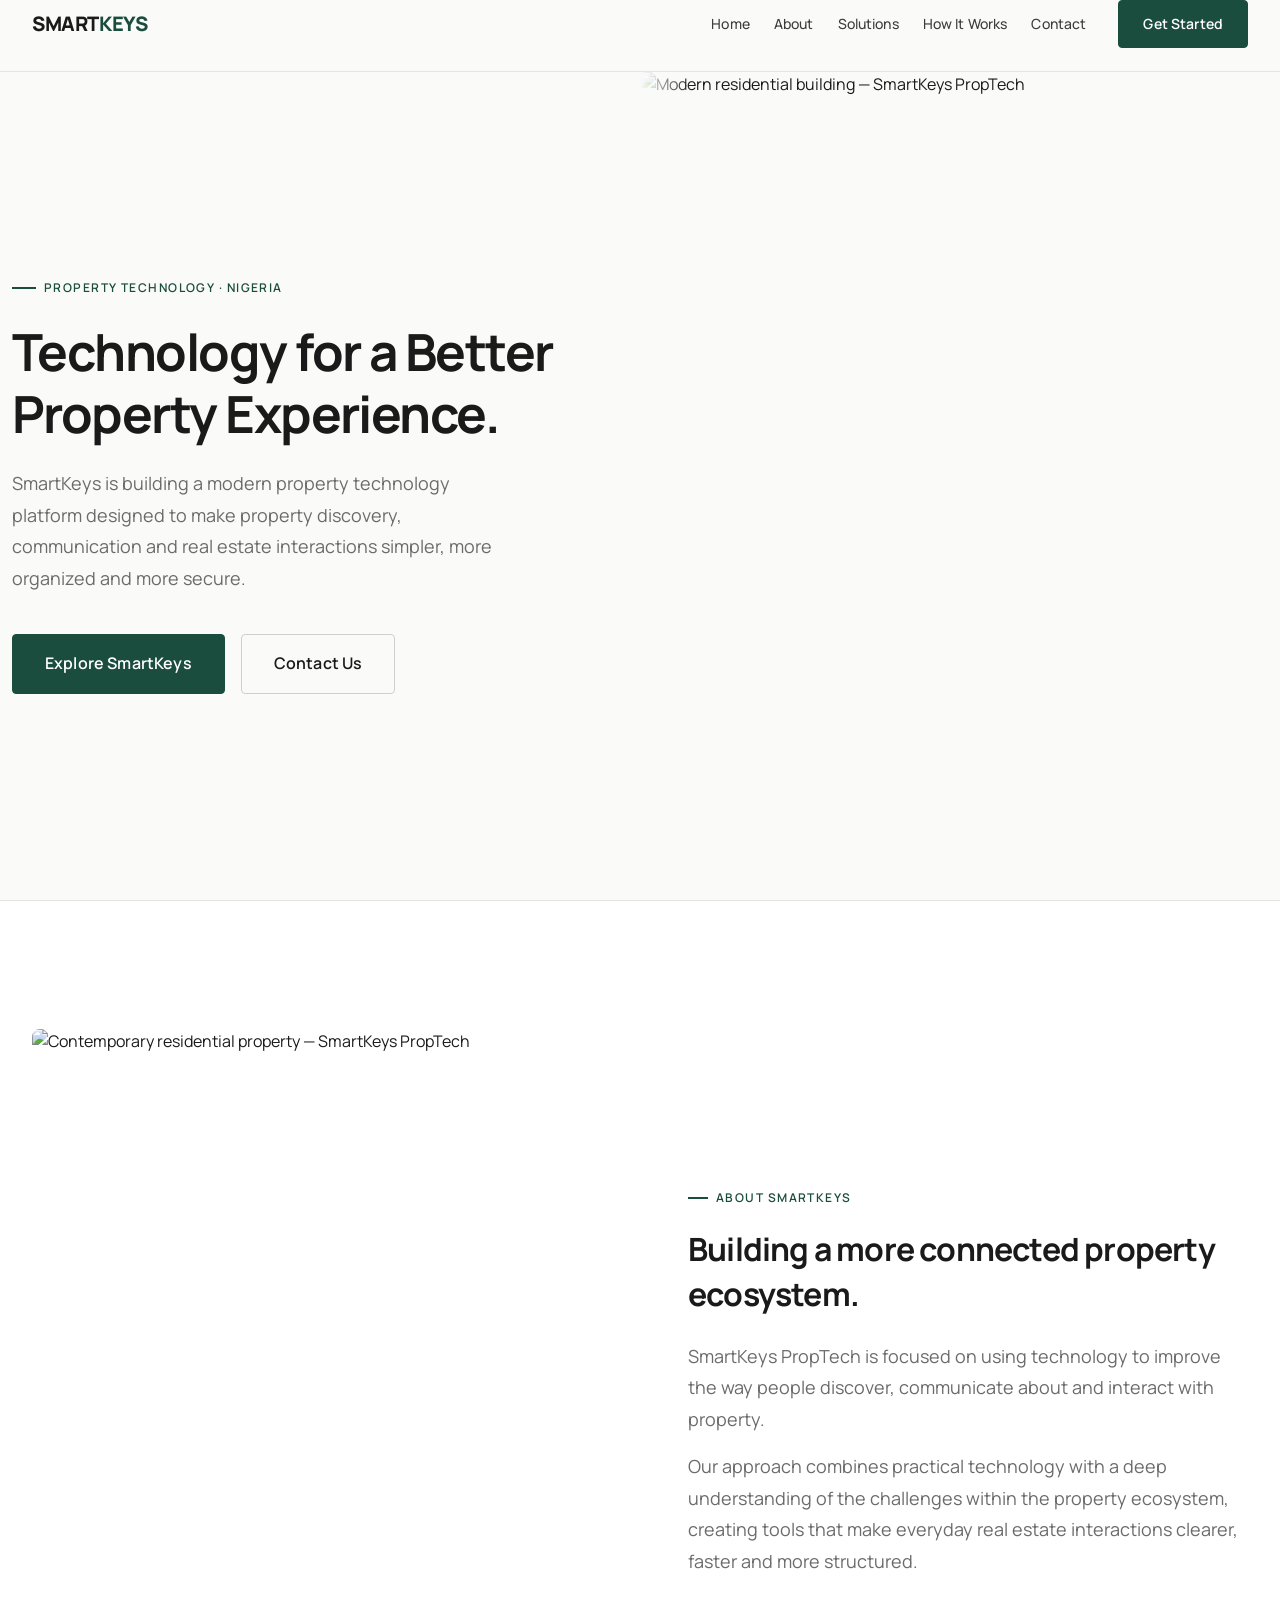
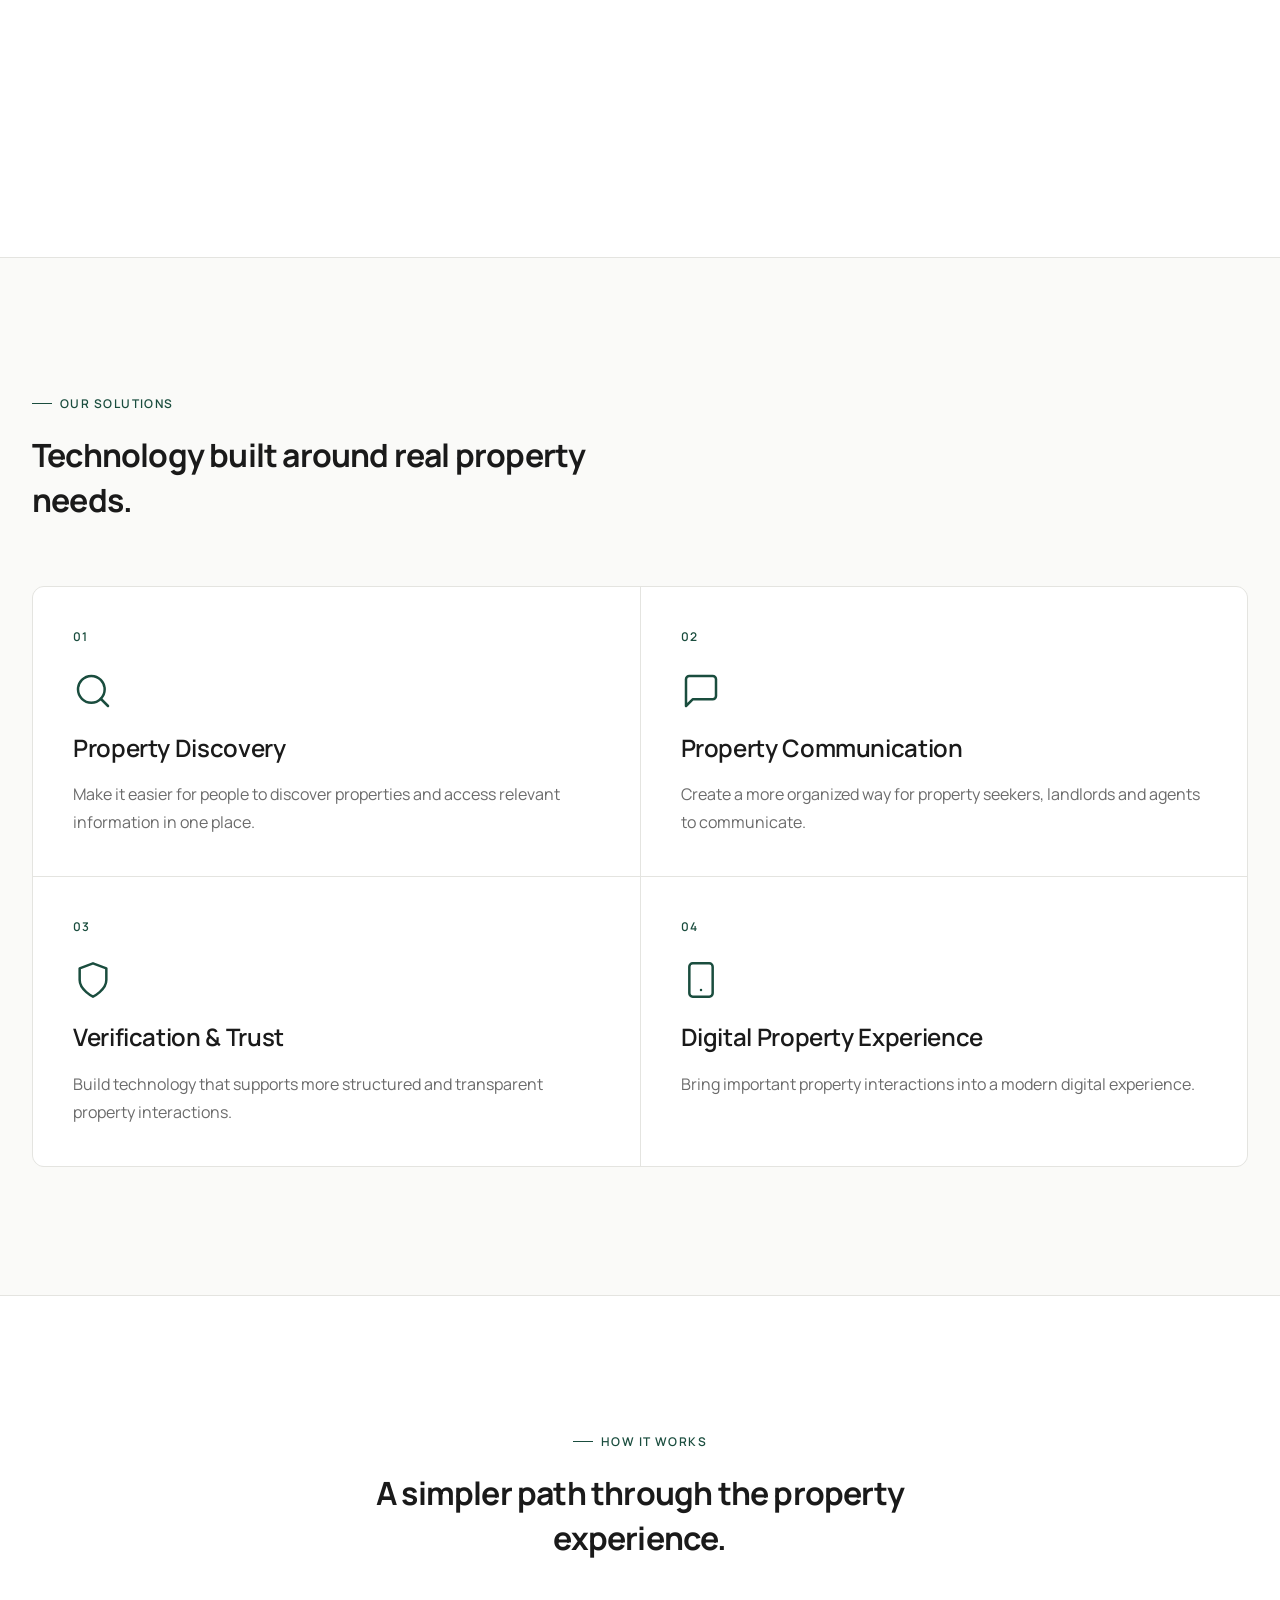
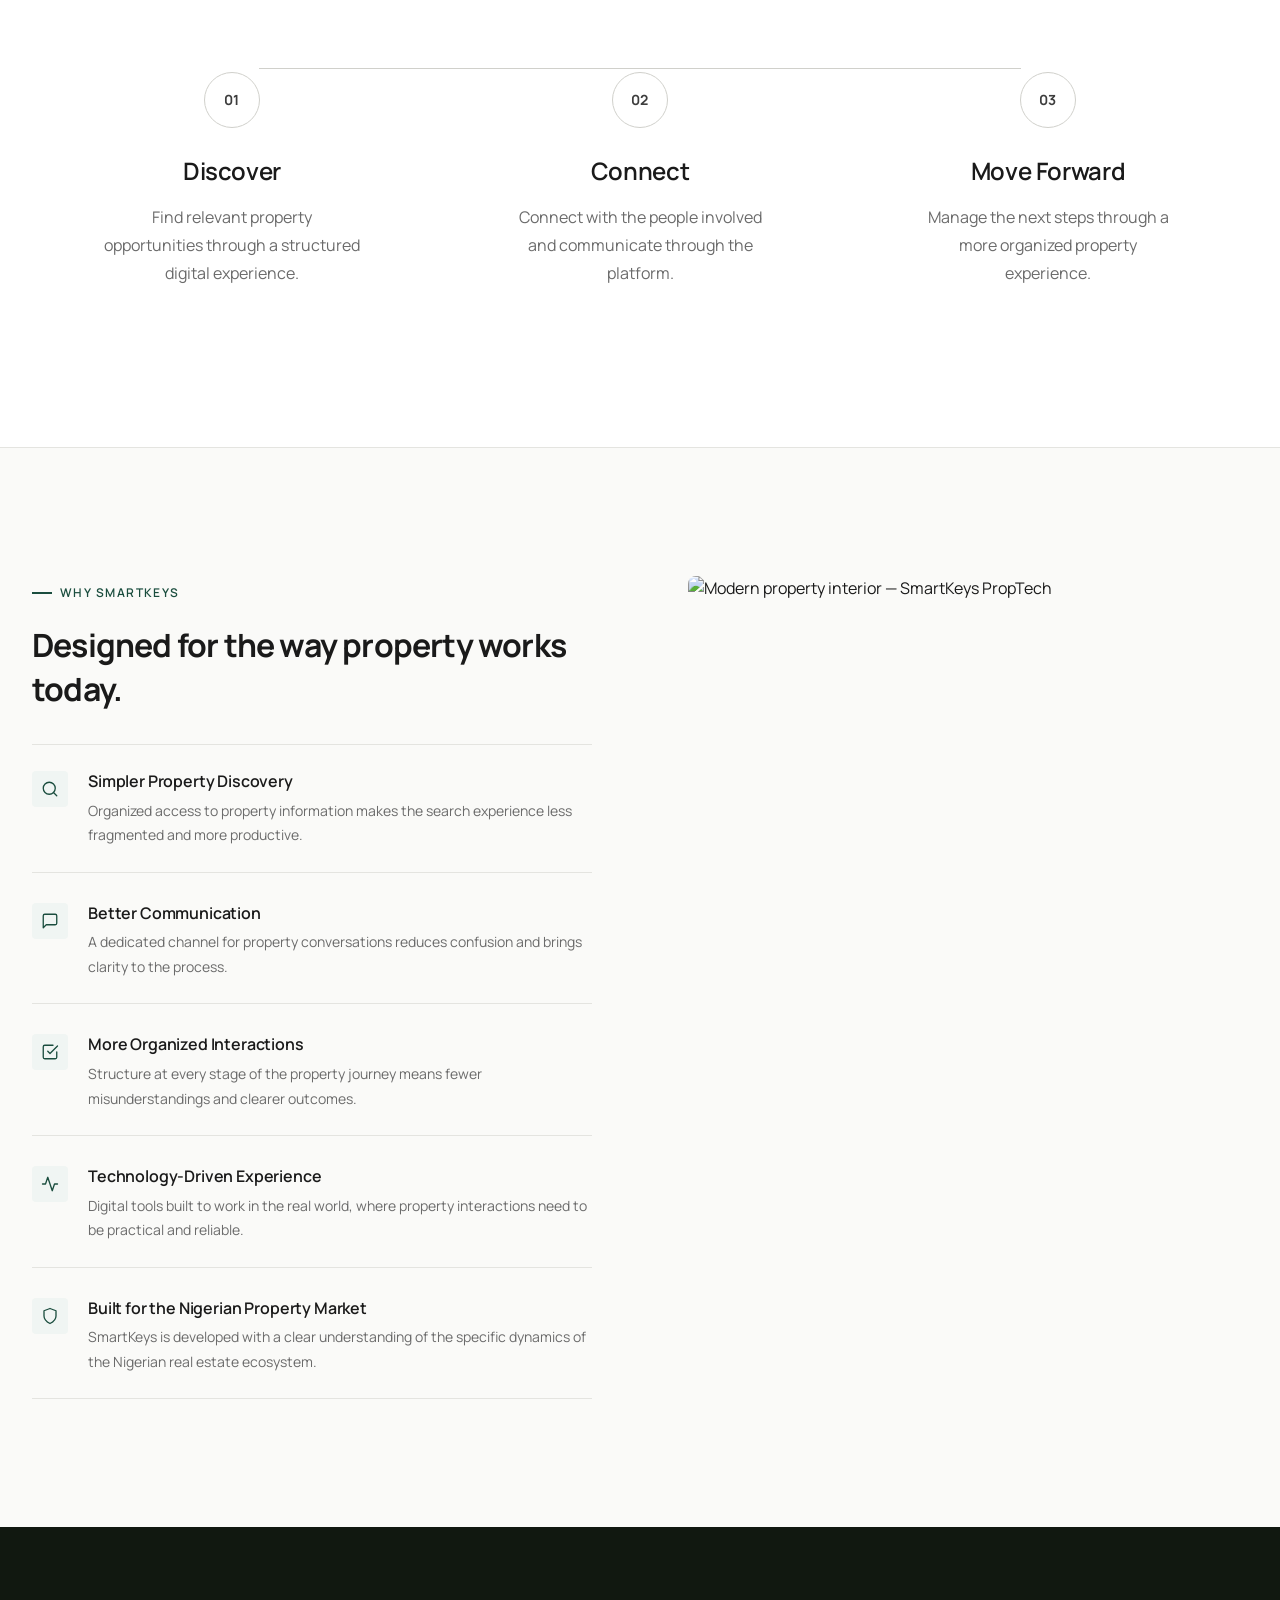
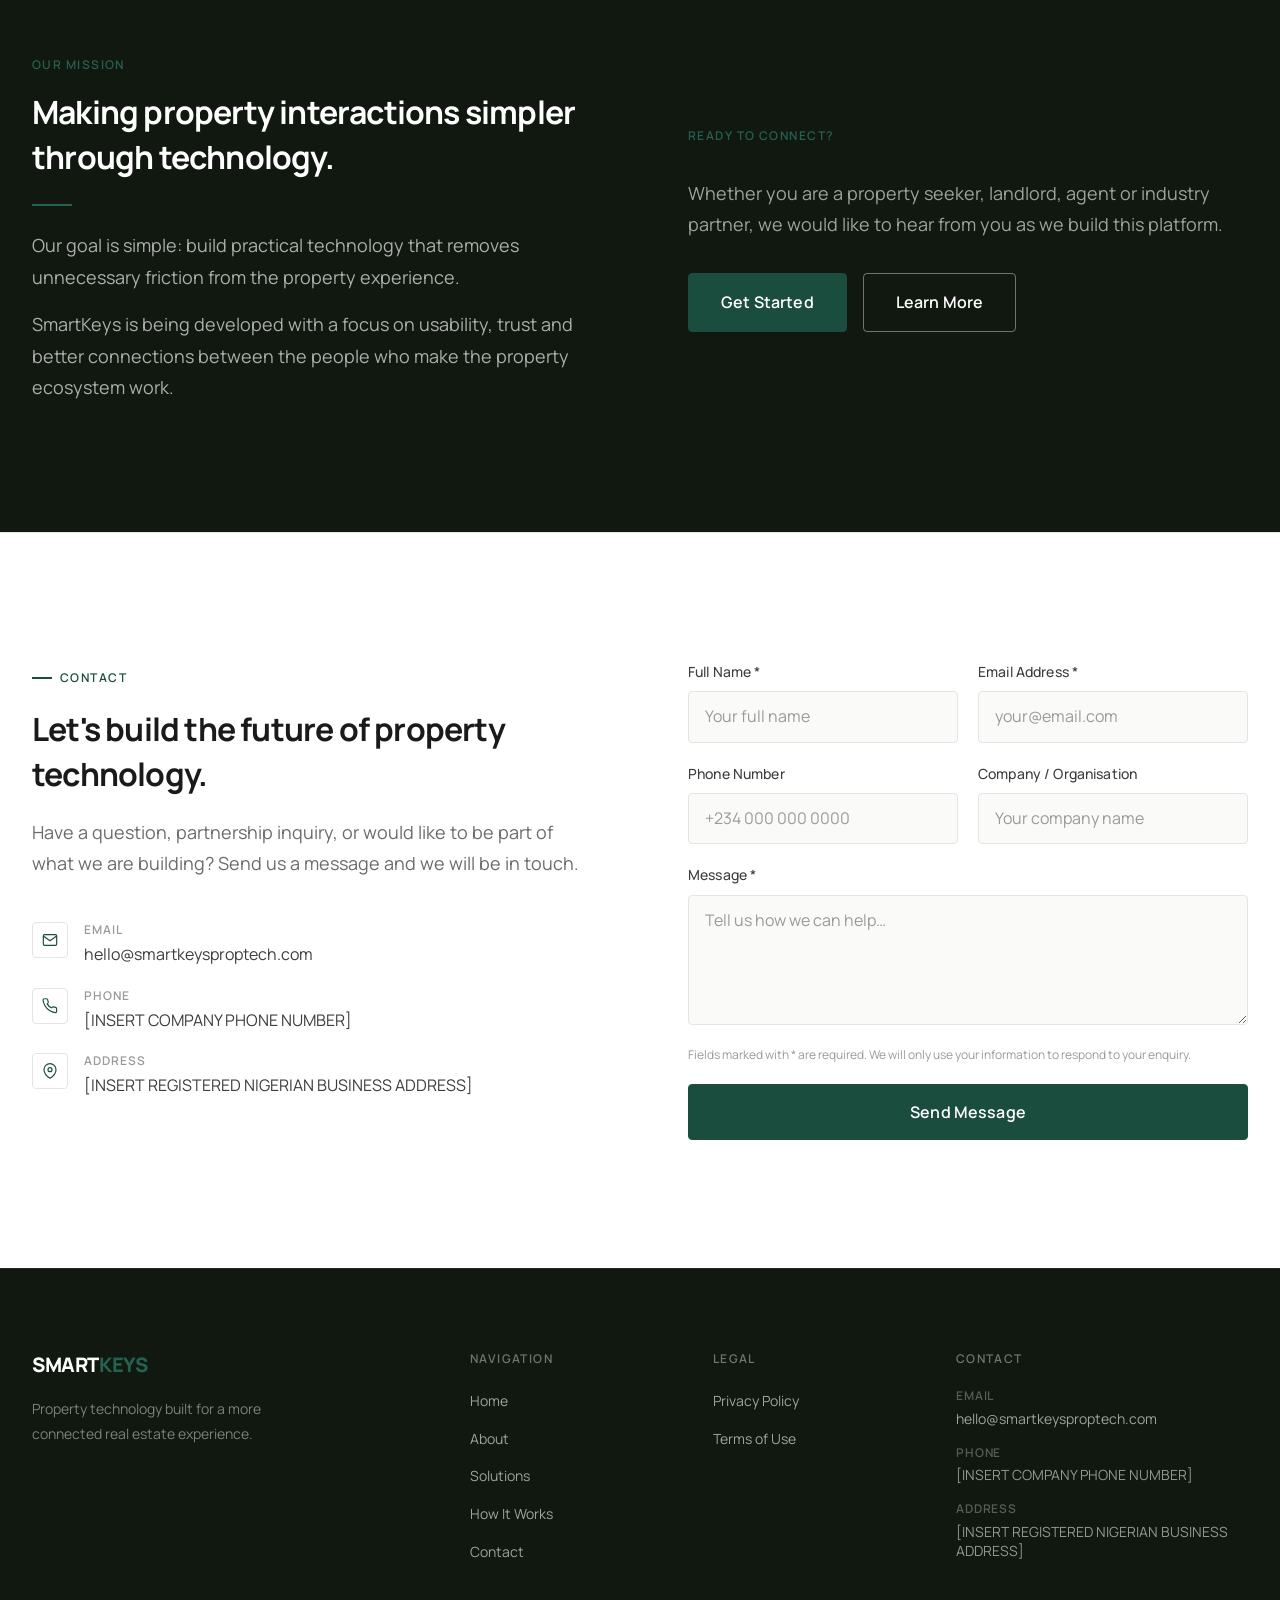
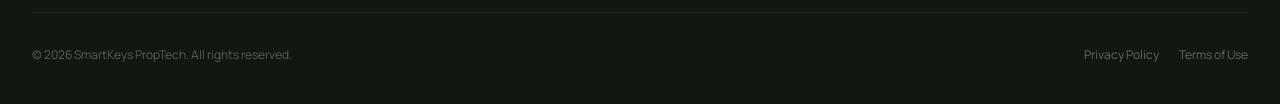
==== index.html @ 8b77cfd6 "Initial commit: SmartKeys PropTech website" ====
<!DOCTYPE html>
<html lang="en-NG">
<head>
  <meta charset="UTF-8" />
  <meta name="viewport" content="width=device-width, initial-scale=1.0" />
  <meta http-equiv="X-UA-Compatible" content="IE=edge" />

  <!-- SEO -->
  <title>SmartKeys PropTech | Property Technology in Nigeria</title>
  <meta name="description" content="SmartKeys PropTech is building technology designed to make property discovery, communication and real estate interactions simpler, more organized and more secure in Nigeria." />
  <meta name="keywords" content="PropTech Nigeria, property technology Nigeria, real estate technology, property discovery Nigeria, SmartKeys" />
  <meta name="author" content="SmartKeys PropTech" />
  <meta name="robots" content="index, follow" />
  <link rel="canonical" href="https://www.smartkeysproptech.com/" />

  <!-- Open Graph -->
  <meta property="og:type" content="website" />
  <meta property="og:title" content="SmartKeys PropTech | Property Technology in Nigeria" />
  <meta property="og:description" content="SmartKeys PropTech is building technology designed to make property discovery, communication and real estate interactions simpler, more organized and more secure in Nigeria." />
  <meta property="og:url" content="https://www.smartkeysproptech.com/" />
  <meta property="og:site_name" content="SmartKeys PropTech" />
  <meta property="og:image" content="https://www.smartkeysproptech.com/og-image.jpg" />
  <meta property="og:locale" content="en_NG" />

  <!-- Twitter Card -->
  <meta name="twitter:card" content="summary_large_image" />
  <meta name="twitter:title" content="SmartKeys PropTech | Property Technology in Nigeria" />
  <meta name="twitter:description" content="SmartKeys PropTech is building technology designed to make property discovery, communication and real estate interactions simpler, more organized and more secure in Nigeria." />

  <!-- Favicon (inline SVG data URI) -->
  <link rel="icon" type="image/svg+xml" href="data:image/svg+xml,%3Csvg xmlns='http://www.w3.org/2000/svg' viewBox='0 0 32 32'%3E%3Crect width='32' height='32' rx='6' fill='%231a4d3e'/%3E%3Cpath d='M16 7L7 13v12h6v-7h6v7h6V13L16 7z' fill='%23ffffff' opacity='0.9'/%3E%3Ccircle cx='19' cy='17' r='2' fill='%231a4d3e'/%3E%3C/svg%3E" />

  <!-- Preconnect for performance -->
  <link rel="preconnect" href="https://fonts.googleapis.com" />
  <link rel="preconnect" href="https://fonts.gstatic.com" crossorigin />

  <!-- Stylesheet -->
  <link rel="stylesheet" href="styles.css" />

  <!-- Structured Data -->
  <script type="application/ld+json">
  {
    "@context": "https://schema.org",
    "@type": "Organization",
    "name": "SmartKeys PropTech",
    "description": "SmartKeys PropTech is building technology designed to make property discovery, communication and real estate interactions simpler, more organized and more secure in Nigeria.",
    "url": "https://www.smartkeysproptech.com",
    "address": {
      "@type": "PostalAddress",
      "addressCountry": "NG"
    },
    "areaServed": "Nigeria"
  }
  </script>
</head>

<body>

  <!-- ════════════════════════════════════════════════════
       NAVIGATION
  ════════════════════════════════════════════════════ -->
  <header>
    <nav class="nav" role="navigation" aria-label="Main navigation">
      <div class="container">
        <div class="nav__inner">

          <!-- Logo -->
          <a href="index.html" class="nav__logo" aria-label="SmartKeys PropTech — Home">
            SMART<span>KEYS</span>
          </a>

          <!-- Desktop menu -->
          <div class="nav__menu">
            <ul class="nav__links" role="list">
              <li><a href="#home" class="nav__link" data-section="home">Home</a></li>
              <li><a href="#about" class="nav__link" data-section="about">About</a></li>
              <li><a href="#solutions" class="nav__link" data-section="solutions">Solutions</a></li>
              <li><a href="#how-it-works" class="nav__link" data-section="how-it-works">How It Works</a></li>
              <li><a href="#contact" class="nav__link" data-section="contact">Contact</a></li>
            </ul>
            <a href="#contact" class="btn btn--primary">Get Started</a>
          </div>

          <!-- Hamburger -->
          <button class="nav__hamburger" aria-label="Toggle mobile menu" aria-expanded="false">
            <span></span>
            <span></span>
            <span></span>
          </button>

        </div>
      </div>
    </nav>

    <!-- Mobile nav -->
    <div class="nav__mobile" aria-label="Mobile navigation">
      <a href="#home" class="nav__link">Home</a>
      <a href="#about" class="nav__link">About</a>
      <a href="#solutions" class="nav__link">Solutions</a>
      <a href="#how-it-works" class="nav__link">How It Works</a>
      <a href="#contact" class="nav__link">Contact</a>
      <a href="#contact" class="btn btn--primary">Get Started</a>
    </div>
  </header>

  <main>

    <!-- ════════════════════════════════════════════════════
         HERO
    ════════════════════════════════════════════════════ -->
    <section id="home" class="hero" aria-label="Hero">

      <div class="hero__content">
        <span class="hero__eyebrow reveal">Property Technology · Nigeria</span>

        <h1 class="hero__heading reveal reveal-delay-1">
          Technology for a Better Property Experience.
        </h1>

        <p class="hero__body reveal reveal-delay-2">
          SmartKeys is building a modern property technology platform designed to make property discovery, communication and real estate interactions simpler, more organized and more secure.
        </p>

        <div class="hero__actions reveal reveal-delay-3">
          <a href="#solutions" class="btn btn--primary btn--lg">Explore SmartKeys</a>
          <a href="#contact" class="btn btn--outline btn--lg">Contact Us</a>
        </div>
      </div>

      <div class="hero__image" aria-hidden="true">
        <!--
          Replace this src with a high-quality Nigerian/African urban or architectural image.
          Recommended: A modern Lagos apartment exterior, Ikoyi/Victoria Island skyline,
          or a well-composed interior shot of a contemporary Nigerian residence.
          Image dimensions: 1200 × 900px minimum, landscape orientation.
        -->
        <img
          src="https://images.unsplash.com/photo-1560518883-ce09059eeffa?w=1200&q=85&auto=format&fit=crop"
          alt="Modern residential building — SmartKeys PropTech"
          width="900"
          height="100%"
          loading="eager"
          fetchpriority="high"
        />
      </div>

    </section>

    <!-- ════════════════════════════════════════════════════
         ABOUT
    ════════════════════════════════════════════════════ -->
    <section id="about" class="about section" aria-labelledby="about-heading">
      <div class="container">
        <div class="about__grid">

          <div class="about__image reveal">
            <!--
              Replace with a Nigerian urban/property context image.
              Suggestion: A professionally photographed modern apartment building
              in Lagos, Abuja or Port Harcourt.
            -->
            <img
              src="https://images.unsplash.com/photo-1486325212027-8081e485255e?w=900&q=85&auto=format&fit=crop"
              alt="Contemporary residential property — SmartKeys PropTech"
              width="600"
              height="750"
              loading="lazy"
            />
          </div>

          <div class="about__text">
            <span class="section-label reveal">About SmartKeys</span>

            <h2 id="about-heading" class="about__heading reveal reveal-delay-1">
              Building a more connected property ecosystem.
            </h2>

            <div class="about__body reveal reveal-delay-2">
              <p>
                SmartKeys PropTech is focused on using technology to improve the way people discover, communicate about and interact with property.
              </p>
              <p>
                Our approach combines practical technology with a deep understanding of the challenges within the property ecosystem, creating tools that make everyday real estate interactions clearer, faster and more structured.
              </p>
            </div>
          </div>

        </div>
      </div>
    </section>

    <!-- ════════════════════════════════════════════════════
         SOLUTIONS
    ════════════════════════════════════════════════════ -->
    <section id="solutions" class="solutions section" aria-labelledby="solutions-heading">
      <div class="container">

        <div class="solutions__header">
          <span class="section-label reveal">Our Solutions</span>
          <h2 id="solutions-heading" class="solutions__heading reveal reveal-delay-1">
            Technology built around real property needs.
          </h2>
        </div>

        <div class="solutions__grid" role="list">

          <!-- 01 -->
          <article class="solution-card reveal" role="listitem">
            <span class="solution-card__number">01</span>
            <div class="solution-card__icon" aria-hidden="true">
              <svg xmlns="http://www.w3.org/2000/svg" viewBox="0 0 24 24" fill="none" stroke="currentColor" stroke-width="1.5" stroke-linecap="round" stroke-linejoin="round" width="40" height="40">
                <circle cx="11" cy="11" r="8"/><path d="m21 21-4.35-4.35"/>
              </svg>
            </div>
            <h3 class="solution-card__title">Property Discovery</h3>
            <p class="solution-card__body">Make it easier for people to discover properties and access relevant information in one place.</p>
          </article>

          <!-- 02 -->
          <article class="solution-card reveal reveal-delay-1" role="listitem">
            <span class="solution-card__number">02</span>
            <div class="solution-card__icon" aria-hidden="true">
              <svg xmlns="http://www.w3.org/2000/svg" viewBox="0 0 24 24" fill="none" stroke="currentColor" stroke-width="1.5" stroke-linecap="round" stroke-linejoin="round" width="40" height="40">
                <path d="M21 15a2 2 0 0 1-2 2H7l-4 4V5a2 2 0 0 1 2-2h14a2 2 0 0 1 2 2z"/>
              </svg>
            </div>
            <h3 class="solution-card__title">Property Communication</h3>
            <p class="solution-card__body">Create a more organized way for property seekers, landlords and agents to communicate.</p>
          </article>

          <!-- 03 -->
          <article class="solution-card reveal reveal-delay-2" role="listitem">
            <span class="solution-card__number">03</span>
            <div class="solution-card__icon" aria-hidden="true">
              <svg xmlns="http://www.w3.org/2000/svg" viewBox="0 0 24 24" fill="none" stroke="currentColor" stroke-width="1.5" stroke-linecap="round" stroke-linejoin="round" width="40" height="40">
                <path d="M12 22s8-4 8-10V5l-8-3-8 3v7c0 6 8 10 8 10z"/>
              </svg>
            </div>
            <h3 class="solution-card__title">Verification &amp; Trust</h3>
            <p class="solution-card__body">Build technology that supports more structured and transparent property interactions.</p>
          </article>

          <!-- 04 -->
          <article class="solution-card reveal reveal-delay-3" role="listitem">
            <span class="solution-card__number">04</span>
            <div class="solution-card__icon" aria-hidden="true">
              <svg xmlns="http://www.w3.org/2000/svg" viewBox="0 0 24 24" fill="none" stroke="currentColor" stroke-width="1.5" stroke-linecap="round" stroke-linejoin="round" width="40" height="40">
                <rect x="5" y="2" width="14" height="20" rx="2"/><path d="M12 18h.01"/>
              </svg>
            </div>
            <h3 class="solution-card__title">Digital Property Experience</h3>
            <p class="solution-card__body">Bring important property interactions into a modern digital experience.</p>
          </article>

        </div>

      </div>
    </section>

    <!-- ════════════════════════════════════════════════════
         HOW IT WORKS
    ════════════════════════════════════════════════════ -->
    <section id="how-it-works" class="how-it-works section" aria-labelledby="hiw-heading">
      <div class="container">

        <div class="how-it-works__header">
          <span class="section-label reveal" style="justify-content:center;">How It Works</span>
          <h2 id="hiw-heading" class="how-it-works__heading reveal reveal-delay-1">
            A simpler path through the property experience.
          </h2>
        </div>

        <div class="steps">

          <div class="step reveal">
            <div class="step__number-wrap" aria-hidden="true">
              <span class="step__number">01</span>
            </div>
            <h3 class="step__title">Discover</h3>
            <p class="step__body">Find relevant property opportunities through a structured digital experience.</p>
          </div>

          <div class="step reveal reveal-delay-1">
            <div class="step__number-wrap" aria-hidden="true">
              <span class="step__number">02</span>
            </div>
            <h3 class="step__title">Connect</h3>
            <p class="step__body">Connect with the people involved and communicate through the platform.</p>
          </div>

          <div class="step reveal reveal-delay-2">
            <div class="step__number-wrap" aria-hidden="true">
              <span class="step__number">03</span>
            </div>
            <h3 class="step__title">Move Forward</h3>
            <p class="step__body">Manage the next steps through a more organized property experience.</p>
          </div>

        </div>

      </div>
    </section>

    <!-- ════════════════════════════════════════════════════
         WHY SMARTKEYS
    ════════════════════════════════════════════════════ -->
    <section id="why" class="why section" aria-labelledby="why-heading">
      <div class="container">
        <div class="why__grid">

          <div class="why__left">
            <span class="section-label reveal">Why SmartKeys</span>
            <h2 id="why-heading" class="why__heading reveal reveal-delay-1">
              Designed for the way property works today.
            </h2>

            <div class="why__features">

              <div class="why-feature reveal">
                <div class="why-feature__icon" aria-hidden="true">
                  <svg xmlns="http://www.w3.org/2000/svg" viewBox="0 0 24 24" fill="none" stroke="currentColor" stroke-width="1.75" stroke-linecap="round" stroke-linejoin="round">
                    <circle cx="11" cy="11" r="8"/><path d="m21 21-4.35-4.35"/>
                  </svg>
                </div>
                <div>
                  <p class="why-feature__title">Simpler Property Discovery</p>
                  <p class="why-feature__body">Organized access to property information makes the search experience less fragmented and more productive.</p>
                </div>
              </div>

              <div class="why-feature reveal reveal-delay-1">
                <div class="why-feature__icon" aria-hidden="true">
                  <svg xmlns="http://www.w3.org/2000/svg" viewBox="0 0 24 24" fill="none" stroke="currentColor" stroke-width="1.75" stroke-linecap="round" stroke-linejoin="round">
                    <path d="M21 15a2 2 0 0 1-2 2H7l-4 4V5a2 2 0 0 1 2-2h14a2 2 0 0 1 2 2z"/>
                  </svg>
                </div>
                <div>
                  <p class="why-feature__title">Better Communication</p>
                  <p class="why-feature__body">A dedicated channel for property conversations reduces confusion and brings clarity to the process.</p>
                </div>
              </div>

              <div class="why-feature reveal reveal-delay-2">
                <div class="why-feature__icon" aria-hidden="true">
                  <svg xmlns="http://www.w3.org/2000/svg" viewBox="0 0 24 24" fill="none" stroke="currentColor" stroke-width="1.75" stroke-linecap="round" stroke-linejoin="round">
                    <path d="M9 11l3 3L22 4"/><path d="M21 12v7a2 2 0 0 1-2 2H5a2 2 0 0 1-2-2V5a2 2 0 0 1 2-2h11"/>
                  </svg>
                </div>
                <div>
                  <p class="why-feature__title">More Organized Interactions</p>
                  <p class="why-feature__body">Structure at every stage of the property journey means fewer misunderstandings and clearer outcomes.</p>
                </div>
              </div>

              <div class="why-feature reveal reveal-delay-3">
                <div class="why-feature__icon" aria-hidden="true">
                  <svg xmlns="http://www.w3.org/2000/svg" viewBox="0 0 24 24" fill="none" stroke="currentColor" stroke-width="1.75" stroke-linecap="round" stroke-linejoin="round">
                    <polyline points="22 12 18 12 15 21 9 3 6 12 2 12"/>
                  </svg>
                </div>
                <div>
                  <p class="why-feature__title">Technology-Driven Experience</p>
                  <p class="why-feature__body">Digital tools built to work in the real world, where property interactions need to be practical and reliable.</p>
                </div>
              </div>

              <div class="why-feature reveal">
                <div class="why-feature__icon" aria-hidden="true">
                  <svg xmlns="http://www.w3.org/2000/svg" viewBox="0 0 24 24" fill="none" stroke="currentColor" stroke-width="1.75" stroke-linecap="round" stroke-linejoin="round">
                    <path d="M12 22s8-4 8-10V5l-8-3-8 3v7c0 6 8 10 8 10z"/>
                  </svg>
                </div>
                <div>
                  <p class="why-feature__title">Built for the Nigerian Property Market</p>
                  <p class="why-feature__body">SmartKeys is developed with a clear understanding of the specific dynamics of the Nigerian real estate ecosystem.</p>
                </div>
              </div>

            </div>
          </div>

          <div class="why__image reveal">
            <!--
              Replace with a premium interior or exterior shot of a Nigerian property.
              Suggested: A well-lit contemporary Lagos apartment interior,
              or a clean architectural exterior shot.
            -->
            <img
              src="https://images.unsplash.com/photo-1545324418-cc1a3fa10c00?w=900&q=85&auto=format&fit=crop"
              alt="Modern property interior — SmartKeys PropTech"
              width="600"
              height="800"
              loading="lazy"
            />
          </div>

        </div>
      </div>
    </section>

    <!-- ════════════════════════════════════════════════════
         MISSION / DARK BAND
    ════════════════════════════════════════════════════ -->
    <section id="mission" class="mission" aria-labelledby="mission-heading">
      <div class="container">
        <div class="mission__inner">

          <div class="mission__left">
            <p class="mission__label">Our Mission</p>
            <h2 id="mission-heading" class="mission__heading reveal">
              Making property interactions simpler through technology.
            </h2>
            <div class="mission__divider" aria-hidden="true"></div>
            <div class="mission__body reveal reveal-delay-1">
              <p>
                Our goal is simple: build practical technology that removes unnecessary friction from the property experience.
              </p>
              <p>
                SmartKeys is being developed with a focus on usability, trust and better connections between the people who make the property ecosystem work.
              </p>
            </div>
          </div>

          <div class="mission__right reveal reveal-delay-2">
            <p class="mission__label" style="margin-bottom:var(--space-8);">Ready to connect?</p>
            <p style="font-size:var(--size-md); line-height:var(--line-relaxed); color:rgba(255,255,255,0.6); margin-bottom:var(--space-8);">
              Whether you are a property seeker, landlord, agent or industry partner, we would like to hear from you as we build this platform.
            </p>
            <div class="mission__actions">
              <a href="#contact" class="btn btn--primary btn--lg">Get Started</a>
              <a href="#about" class="btn btn--outline-white btn--lg">Learn More</a>
            </div>
          </div>

        </div>
      </div>
    </section>

    <!-- ════════════════════════════════════════════════════
         CONTACT
    ════════════════════════════════════════════════════ -->
    <section id="contact" class="contact section" aria-labelledby="contact-heading">
      <div class="container">
        <div class="contact__grid">

          <!-- Contact info -->
          <div class="contact__info">
            <span class="section-label reveal">Contact</span>
            <h2 id="contact-heading" class="contact__heading reveal reveal-delay-1">
              Let's build the future of property technology.
            </h2>
            <p class="contact__subhead reveal reveal-delay-2">
              Have a question, partnership inquiry, or would like to be part of what we are building? Send us a message and we will be in touch.
            </p>

            <div class="contact__details">

              <div class="contact-detail reveal">
                <div class="contact-detail__icon" aria-hidden="true">
                  <svg xmlns="http://www.w3.org/2000/svg" viewBox="0 0 24 24" fill="none" stroke="currentColor" stroke-width="1.75" stroke-linecap="round" stroke-linejoin="round">
                    <path d="M4 4h16c1.1 0 2 .9 2 2v12c0 1.1-.9 2-2 2H4c-1.1 0-2-.9-2-2V6c0-1.1.9-2 2-2z"/><polyline points="22,6 12,13 2,6"/>
                  </svg>
                </div>
                <div>
                  <p class="contact-detail__label">Email</p>
                  <!-- Replace with actual company email -->
                  <p class="contact-detail__value"><a href="mailto:hello@smartkeysproptech.com">hello@smartkeysproptech.com</a></p>
                </div>
              </div>

              <div class="contact-detail reveal reveal-delay-1">
                <div class="contact-detail__icon" aria-hidden="true">
                  <svg xmlns="http://www.w3.org/2000/svg" viewBox="0 0 24 24" fill="none" stroke="currentColor" stroke-width="1.75" stroke-linecap="round" stroke-linejoin="round">
                    <path d="M22 16.92v3a2 2 0 0 1-2.18 2 19.79 19.79 0 0 1-8.63-3.07A19.5 19.5 0 0 1 4.69 12a19.79 19.79 0 0 1-3.07-8.67A2 2 0 0 1 3.6 1.18h3a2 2 0 0 1 2 1.72c.127.96.361 1.903.7 2.81a2 2 0 0 1-.45 2.11L7.91 8.77a16 16 0 0 0 6 6l1.27-.95a2 2 0 0 1 2.11-.45c.907.339 1.85.573 2.81.7a2 2 0 0 1 1.72 2.02z"/>
                  </svg>
                </div>
                <div>
                  <p class="contact-detail__label">Phone</p>
                  <!-- Replace with actual company phone -->
                  <p class="contact-detail__value"><a href="tel:+2340000000000">[INSERT COMPANY PHONE NUMBER]</a></p>
                </div>
              </div>

              <div class="contact-detail reveal reveal-delay-2">
                <div class="contact-detail__icon" aria-hidden="true">
                  <svg xmlns="http://www.w3.org/2000/svg" viewBox="0 0 24 24" fill="none" stroke="currentColor" stroke-width="1.75" stroke-linecap="round" stroke-linejoin="round">
                    <path d="M21 10c0 7-9 13-9 13s-9-6-9-13a9 9 0 0 1 18 0z"/><circle cx="12" cy="10" r="3"/>
                  </svg>
                </div>
                <div>
                  <p class="contact-detail__label">Address</p>
                  <!-- Replace with actual registered Nigerian business address -->
                  <p class="contact-detail__value">[INSERT REGISTERED NIGERIAN BUSINESS ADDRESS]</p>
                </div>
              </div>

            </div>
          </div>

          <!-- Contact form -->
          <div class="contact__form">
            <form class="form js-contact-form" novalidate aria-label="Contact form">
              <div class="form__row">
                <div class="form__group">
                  <label class="form__label" for="full-name">Full Name <span aria-hidden="true">*</span></label>
                  <input
                    class="form__input"
                    type="text"
                    id="full-name"
                    name="full_name"
                    placeholder="Your full name"
                    required
                    autocomplete="name"
                  />
                </div>
                <div class="form__group">
                  <label class="form__label" for="email">Email Address <span aria-hidden="true">*</span></label>
                  <input
                    class="form__input"
                    type="email"
                    id="email"
                    name="email"
                    placeholder="your@email.com"
                    required
                    autocomplete="email"
                  />
                </div>
              </div>

              <div class="form__row">
                <div class="form__group">
                  <label class="form__label" for="phone">Phone Number</label>
                  <input
                    class="form__input"
                    type="tel"
                    id="phone"
                    name="phone"
                    placeholder="+234 000 000 0000"
                    autocomplete="tel"
                  />
                </div>
                <div class="form__group">
                  <label class="form__label" for="company">Company / Organisation</label>
                  <input
                    class="form__input"
                    type="text"
                    id="company"
                    name="company"
                    placeholder="Your company name"
                    autocomplete="organization"
                  />
                </div>
              </div>

              <div class="form__group">
                <label class="form__label" for="message">Message <span aria-hidden="true">*</span></label>
                <textarea
                  class="form__textarea"
                  id="message"
                  name="message"
                  placeholder="Tell us how we can help…"
                  required
                ></textarea>
              </div>

              <p class="form__note">Fields marked with * are required. We will only use your information to respond to your enquiry.</p>

              <div class="form__status" role="alert" aria-live="polite"></div>

              <button type="submit" class="btn btn--primary btn--lg">Send Message</button>
            </form>
          </div>

        </div>
      </div>
    </section>

  </main>

  <!-- ════════════════════════════════════════════════════
       FOOTER
  ════════════════════════════════════════════════════ -->
  <footer class="footer" role="contentinfo">
    <div class="container">

      <div class="footer__main">

        <!-- Brand -->
        <div class="footer__brand">
          <a href="index.html" class="footer__brand-logo" aria-label="SmartKeys PropTech">
            SMART<span>KEYS</span>
          </a>
          <p class="footer__tagline">
            Property technology built for a more connected real estate experience.
          </p>
        </div>

        <!-- Navigation -->
        <div class="footer__col">
          <p class="footer__col-title">Navigation</p>
          <ul class="footer__links" role="list">
            <li><a href="#home" class="footer__link">Home</a></li>
            <li><a href="#about" class="footer__link">About</a></li>
            <li><a href="#solutions" class="footer__link">Solutions</a></li>
            <li><a href="#how-it-works" class="footer__link">How It Works</a></li>
            <li><a href="#contact" class="footer__link">Contact</a></li>
          </ul>
        </div>

        <!-- Legal -->
        <div class="footer__col">
          <p class="footer__col-title">Legal</p>
          <ul class="footer__links" role="list">
            <li><a href="privacy-policy.html" class="footer__link">Privacy Policy</a></li>
            <li><a href="terms.html" class="footer__link">Terms of Use</a></li>
          </ul>
        </div>

        <!-- Contact -->
        <div class="footer__col">
          <p class="footer__col-title">Contact</p>
          <div class="footer__contact-items">
            <div class="footer__contact-item">
              <strong>Email</strong>
              <!-- Replace with actual email -->
              <a href="mailto:hello@smartkeysproptech.com" class="footer__link" style="font-size:inherit;">hello@smartkeysproptech.com</a>
            </div>
            <div class="footer__contact-item">
              <strong>Phone</strong>
              <!-- Replace with actual phone -->
              [INSERT COMPANY PHONE NUMBER]
            </div>
            <div class="footer__contact-item">
              <strong>Address</strong>
              <!-- Replace with registered Nigerian business address -->
              [INSERT REGISTERED NIGERIAN BUSINESS ADDRESS]
            </div>
          </div>
        </div>

      </div>

      <!-- Bottom bar -->
      <div class="footer__bottom">
        <p class="footer__copy">© 2026 SmartKeys PropTech. All rights reserved.</p>
        <div class="footer__legal">
          <a href="privacy-policy.html" class="footer__legal-link">Privacy Policy</a>
          <a href="terms.html" class="footer__legal-link">Terms of Use</a>
        </div>
      </div>

    </div>
  </footer>

  <!-- Script -->
  <script src="script.js"></script>

</body>
</html>
---- styles.css ----
/* ============================================================
   SMARTKEYS PROPTECH — Design System & Styles
   ============================================================ */

/* --- Google Fonts --- */
@import url('https://fonts.googleapis.com/css2?family=Manrope:wght@300;400;500;600;700;800&display=swap');

/* --- CSS Custom Properties --- */
:root {
  --color-ink:        #1a1a1a;
  --color-ink-mid:    #3d3d3d;
  --color-ink-soft:   #6b6b6b;
  --color-ink-faint:  #9a9a9a;
  --color-paper:      #fafaf8;
  --color-white:      #ffffff;
  --color-border:     #e4e4e0;
  --color-border-mid: #d0d0cb;
  --color-accent:     #1a4d3e;
  --color-accent-mid: #256150;
  --color-accent-bg:  #f0f5f3;
  --color-dark:       #111810;
  --color-dark-mid:   #1e2a20;

  --font-base: 'Manrope', -apple-system, BlinkMacSystemFont, 'Segoe UI', sans-serif;

  --size-xs:   0.75rem;
  --size-sm:   0.875rem;
  --size-base: 1rem;
  --size-md:   1.125rem;
  --size-lg:   1.25rem;
  --size-xl:   1.5rem;
  --size-2xl:  1.875rem;
  --size-3xl:  2.25rem;
  --size-4xl:  2.75rem;
  --size-5xl:  3.5rem;
  --size-6xl:  4.25rem;

  --weight-light:    300;
  --weight-regular:  400;
  --weight-medium:   500;
  --weight-semibold: 600;
  --weight-bold:     700;
  --weight-extrabold:800;

  --line-tight:   1.2;
  --line-snug:    1.4;
  --line-base:    1.6;
  --line-relaxed: 1.75;

  --space-1:  0.25rem;
  --space-2:  0.5rem;
  --space-3:  0.75rem;
  --space-4:  1rem;
  --space-5:  1.25rem;
  --space-6:  1.5rem;
  --space-8:  2rem;
  --space-10: 2.5rem;
  --space-12: 3rem;
  --space-16: 4rem;
  --space-20: 5rem;
  --space-24: 6rem;
  --space-32: 8rem;

  --radius-sm:   4px;
  --radius-base: 8px;
  --radius-md:   12px;
  --radius-full: 9999px;

  --shadow-sm:  0 1px 3px rgba(0,0,0,0.07), 0 1px 2px rgba(0,0,0,0.05);
  --shadow-md:  0 4px 12px rgba(0,0,0,0.08), 0 2px 4px rgba(0,0,0,0.05);
  --shadow-lg:  0 12px 32px rgba(0,0,0,0.10), 0 4px 8px rgba(0,0,0,0.06);

  --max-width: 1320px;
  --nav-height: 72px;

  --transition-fast:   150ms ease;
  --transition-base:   250ms ease;
  --transition-slow:   400ms ease;
}

/* --- Reset & Base --- */
*, *::before, *::after {
  box-sizing: border-box;
  margin: 0;
  padding: 0;
}

html {
  font-size: 16px;
  scroll-behavior: smooth;
  -webkit-text-size-adjust: 100%;
}

body {
  font-family: var(--font-base);
  font-size: var(--size-base);
  font-weight: var(--weight-regular);
  line-height: var(--line-base);
  color: var(--color-ink);
  background-color: var(--color-paper);
  -webkit-font-smoothing: antialiased;
  -moz-osx-font-smoothing: grayscale;
}

img {
  max-width: 100%;
  height: auto;
  display: block;
}

a {
  color: inherit;
  text-decoration: none;
}

ul, ol {
  list-style: none;
}

button {
  cursor: pointer;
  font-family: var(--font-base);
  border: none;
  background: none;
}

input, textarea, select {
  font-family: var(--font-base);
}

/* --- Layout Utilities --- */
.container {
  width: 100%;
  max-width: var(--max-width);
  margin-left: auto;
  margin-right: auto;
  padding-left: var(--space-8);
  padding-right: var(--space-8);
}

.section {
  padding-top: var(--space-32);
  padding-bottom: var(--space-32);
}

.section--compact {
  padding-top: var(--space-20);
  padding-bottom: var(--space-20);
}

/* ============================================================
   NAVIGATION
   ============================================================ */

.nav {
  position: fixed;
  top: 0;
  left: 0;
  right: 0;
  z-index: 100;
  height: var(--nav-height);
  background-color: rgba(250, 250, 248, 0.96);
  backdrop-filter: blur(12px);
  -webkit-backdrop-filter: blur(12px);
  border-bottom: 1px solid var(--color-border);
  transition: box-shadow var(--transition-base);
}

.nav.scrolled {
  box-shadow: var(--shadow-sm);
}

.nav__inner {
  display: flex;
  align-items: center;
  justify-content: space-between;
  height: 100%;
}

.nav__logo {
  font-size: var(--size-lg);
  font-weight: var(--weight-extrabold);
  letter-spacing: -0.02em;
  color: var(--color-ink);
  line-height: 1;
}

.nav__logo span {
  color: var(--color-accent);
}

.nav__menu {
  display: flex;
  align-items: center;
  gap: var(--space-8);
}

.nav__links {
  display: flex;
  align-items: center;
  gap: var(--space-6);
}

.nav__link {
  font-size: var(--size-sm);
  font-weight: var(--weight-medium);
  color: var(--color-ink-mid);
  letter-spacing: 0.01em;
  transition: color var(--transition-fast);
  padding: var(--space-1) 0;
  position: relative;
}

.nav__link::after {
  content: '';
  position: absolute;
  bottom: -2px;
  left: 0;
  right: 0;
  height: 1.5px;
  background-color: var(--color-accent);
  transform: scaleX(0);
  transform-origin: left;
  transition: transform var(--transition-base);
}

.nav__link:hover {
  color: var(--color-ink);
}

.nav__link:hover::after {
  transform: scaleX(1);
}

.btn {
  display: inline-flex;
  align-items: center;
  justify-content: center;
  gap: var(--space-2);
  font-size: var(--size-sm);
  font-weight: var(--weight-semibold);
  letter-spacing: 0.01em;
  border-radius: var(--radius-sm);
  padding: var(--space-3) var(--space-6);
  transition: all var(--transition-base);
  white-space: nowrap;
  cursor: pointer;
}

.btn--primary {
  background-color: var(--color-accent);
  color: var(--color-white);
  border: 1.5px solid var(--color-accent);
}

.btn--primary:hover {
  background-color: var(--color-accent-mid);
  border-color: var(--color-accent-mid);
}

.btn--outline {
  background-color: transparent;
  color: var(--color-ink);
  border: 1.5px solid var(--color-border-mid);
}

.btn--outline:hover {
  background-color: var(--color-white);
  border-color: var(--color-ink-soft);
}

.btn--outline-white {
  background-color: transparent;
  color: var(--color-white);
  border: 1.5px solid rgba(255,255,255,0.4);
}

.btn--outline-white:hover {
  background-color: rgba(255,255,255,0.08);
  border-color: rgba(255,255,255,0.65);
}

.btn--lg {
  font-size: var(--size-base);
  padding: var(--space-4) var(--space-8);
}

.nav__hamburger {
  display: none;
  flex-direction: column;
  gap: 5px;
  width: 24px;
  padding: 2px;
}

.nav__hamburger span {
  display: block;
  height: 1.5px;
  background-color: var(--color-ink);
  transition: all var(--transition-base);
  border-radius: 2px;
}

/* Mobile nav open state */
.nav__hamburger.open span:nth-child(1) {
  transform: translateY(6.5px) rotate(45deg);
}
.nav__hamburger.open span:nth-child(2) {
  opacity: 0;
}
.nav__hamburger.open span:nth-child(3) {
  transform: translateY(-6.5px) rotate(-45deg);
}

.nav__mobile {
  display: none;
  position: fixed;
  top: var(--nav-height);
  left: 0;
  right: 0;
  background-color: var(--color-paper);
  border-bottom: 1px solid var(--color-border);
  padding: var(--space-6) var(--space-8) var(--space-8);
  z-index: 99;
  flex-direction: column;
  gap: var(--space-4);
}

.nav__mobile.open {
  display: flex;
}

.nav__mobile .nav__link {
  font-size: var(--size-base);
  padding: var(--space-3) 0;
  border-bottom: 1px solid var(--color-border);
}

.nav__mobile .btn {
  margin-top: var(--space-4);
  width: 100%;
}

/* ============================================================
   HERO
   ============================================================ */

.hero {
  padding-top: var(--nav-height);
  min-height: 100svh;
  display: grid;
  grid-template-columns: 1fr 1fr;
  align-items: stretch;
}

.hero__content {
  display: flex;
  flex-direction: column;
  justify-content: center;
  padding: var(--space-24) var(--space-16) var(--space-24) 0;
  padding-left: calc((100vw - var(--max-width)) / 2 + var(--space-8));
  max-width: calc(var(--max-width) / 2 + (100vw - var(--max-width)) / 2);
}

.hero__eyebrow {
  display: inline-flex;
  align-items: center;
  gap: var(--space-2);
  font-size: var(--size-xs);
  font-weight: var(--weight-semibold);
  letter-spacing: 0.12em;
  text-transform: uppercase;
  color: var(--color-accent);
  margin-bottom: var(--space-6);
}

.hero__eyebrow::before {
  content: '';
  display: block;
  width: 24px;
  height: 1.5px;
  background-color: var(--color-accent);
}

.hero__heading {
  font-size: clamp(2.25rem, 4vw, 3.75rem);
  font-weight: var(--weight-bold);
  line-height: var(--line-tight);
  letter-spacing: -0.03em;
  color: var(--color-ink);
  margin-bottom: var(--space-6);
}

.hero__body {
  font-size: clamp(1rem, 1.5vw, 1.125rem);
  line-height: var(--line-relaxed);
  color: var(--color-ink-soft);
  max-width: 480px;
  margin-bottom: var(--space-10);
}

.hero__actions {
  display: flex;
  align-items: center;
  gap: var(--space-4);
  flex-wrap: wrap;
}

.hero__image {
  position: relative;
  overflow: hidden;
}

.hero__image img {
  width: 100%;
  height: 100%;
  object-fit: cover;
  object-position: center;
}

.hero__image::after {
  content: '';
  position: absolute;
  inset: 0;
  background: linear-gradient(to right, var(--color-paper) 0%, transparent 8%);
  pointer-events: none;
}

/* ============================================================
   SECTION LABELS
   ============================================================ */

.section-label {
  display: inline-flex;
  align-items: center;
  gap: var(--space-2);
  font-size: var(--size-xs);
  font-weight: var(--weight-semibold);
  letter-spacing: 0.12em;
  text-transform: uppercase;
  color: var(--color-accent);
  margin-bottom: var(--space-5);
}

.section-label::before {
  content: '';
  display: block;
  width: 20px;
  height: 1.5px;
  background-color: var(--color-accent);
}

/* ============================================================
   ABOUT
   ============================================================ */

.about {
  background-color: var(--color-white);
  border-top: 1px solid var(--color-border);
  border-bottom: 1px solid var(--color-border);
}

.about__grid {
  display: grid;
  grid-template-columns: 1fr 1fr;
  gap: var(--space-24);
  align-items: center;
}

.about__image {
  aspect-ratio: 4/5;
  overflow: hidden;
  border-radius: var(--radius-base);
}

.about__image img {
  width: 100%;
  height: 100%;
  object-fit: cover;
  transition: transform 0.6s ease;
}

.about__image:hover img {
  transform: scale(1.02);
}

.about__heading {
  font-size: clamp(1.75rem, 2.5vw, 2.5rem);
  font-weight: var(--weight-bold);
  line-height: var(--line-snug);
  letter-spacing: -0.025em;
  color: var(--color-ink);
  margin-bottom: var(--space-6);
}

.about__body {
  font-size: var(--size-md);
  line-height: var(--line-relaxed);
  color: var(--color-ink-soft);
}

.about__body p + p {
  margin-top: var(--space-4);
}

/* ============================================================
   SOLUTIONS
   ============================================================ */

.solutions {
  background-color: var(--color-paper);
}

.solutions__header {
  max-width: 600px;
  margin-bottom: var(--space-16);
}

.solutions__heading {
  font-size: clamp(1.75rem, 2.5vw, 2.5rem);
  font-weight: var(--weight-bold);
  line-height: var(--line-snug);
  letter-spacing: -0.025em;
  color: var(--color-ink);
}

.solutions__grid {
  display: grid;
  grid-template-columns: repeat(2, 1fr);
  gap: 1px;
  background-color: var(--color-border);
  border: 1px solid var(--color-border);
  border-radius: var(--radius-md);
  overflow: hidden;
}

.solution-card {
  background-color: var(--color-white);
  padding: var(--space-10) var(--space-10);
  transition: background-color var(--transition-base);
  position: relative;
}

.solution-card:hover {
  background-color: var(--color-accent-bg);
}

.solution-card__number {
  font-size: var(--size-xs);
  font-weight: var(--weight-semibold);
  letter-spacing: 0.1em;
  color: var(--color-accent);
  margin-bottom: var(--space-6);
  display: block;
}

.solution-card__icon {
  width: 40px;
  height: 40px;
  margin-bottom: var(--space-5);
  color: var(--color-accent);
}

.solution-card__title {
  font-size: var(--size-xl);
  font-weight: var(--weight-semibold);
  letter-spacing: -0.015em;
  color: var(--color-ink);
  margin-bottom: var(--space-4);
  line-height: var(--line-snug);
}

.solution-card__body {
  font-size: var(--size-base);
  line-height: var(--line-relaxed);
  color: var(--color-ink-soft);
}

/* ============================================================
   HOW IT WORKS
   ============================================================ */

.how-it-works {
  background-color: var(--color-white);
  border-top: 1px solid var(--color-border);
  border-bottom: 1px solid var(--color-border);
}

.how-it-works__header {
  text-align: center;
  max-width: 560px;
  margin: 0 auto var(--space-20);
}

.how-it-works__heading {
  font-size: clamp(1.75rem, 2.5vw, 2.5rem);
  font-weight: var(--weight-bold);
  line-height: var(--line-snug);
  letter-spacing: -0.025em;
  color: var(--color-ink);
}

.steps {
  display: grid;
  grid-template-columns: repeat(3, 1fr);
  gap: var(--space-2);
  position: relative;
}

.steps::before {
  content: '';
  position: absolute;
  top: 28px;
  left: calc(16.666% + 24px);
  right: calc(16.666% + 24px);
  height: 1px;
  background-color: var(--color-border-mid);
  z-index: 0;
}

.step {
  display: flex;
  flex-direction: column;
  align-items: center;
  text-align: center;
  padding: var(--space-8);
  position: relative;
  z-index: 1;
}

.step__number-wrap {
  width: 56px;
  height: 56px;
  border-radius: 50%;
  border: 1.5px solid var(--color-border-mid);
  background-color: var(--color-white);
  display: flex;
  align-items: center;
  justify-content: center;
  margin-bottom: var(--space-6);
  transition: all var(--transition-base);
}

.step:hover .step__number-wrap {
  background-color: var(--color-accent);
  border-color: var(--color-accent);
}

.step__number {
  font-size: var(--size-sm);
  font-weight: var(--weight-bold);
  color: var(--color-ink-mid);
  letter-spacing: 0.05em;
  transition: color var(--transition-base);
}

.step:hover .step__number {
  color: var(--color-white);
}

.step__title {
  font-size: var(--size-xl);
  font-weight: var(--weight-semibold);
  letter-spacing: -0.015em;
  color: var(--color-ink);
  margin-bottom: var(--space-3);
}

.step__body {
  font-size: var(--size-base);
  line-height: var(--line-relaxed);
  color: var(--color-ink-soft);
  max-width: 260px;
}

/* ============================================================
   WHY SMARTKEYS
   ============================================================ */

.why {
  background-color: var(--color-paper);
}

.why__grid {
  display: grid;
  grid-template-columns: 1fr 1fr;
  gap: var(--space-24);
  align-items: start;
}

.why__heading {
  font-size: clamp(1.75rem, 2.5vw, 2.5rem);
  font-weight: var(--weight-bold);
  line-height: var(--line-snug);
  letter-spacing: -0.025em;
  color: var(--color-ink);
  margin-bottom: var(--space-8);
}

.why__features {
  display: flex;
  flex-direction: column;
  gap: var(--space-1);
}

.why-feature {
  display: flex;
  gap: var(--space-5);
  padding: var(--space-6) 0;
  border-bottom: 1px solid var(--color-border);
  transition: all var(--transition-fast);
}

.why-feature:first-child {
  border-top: 1px solid var(--color-border);
}

.why-feature__icon {
  flex-shrink: 0;
  width: 36px;
  height: 36px;
  border-radius: var(--radius-sm);
  background-color: var(--color-accent-bg);
  display: flex;
  align-items: center;
  justify-content: center;
  margin-top: 2px;
}

.why-feature__icon svg {
  width: 18px;
  height: 18px;
  color: var(--color-accent);
}

.why-feature__title {
  font-size: var(--size-base);
  font-weight: var(--weight-semibold);
  color: var(--color-ink);
  margin-bottom: var(--space-1);
  letter-spacing: -0.01em;
}

.why-feature__body {
  font-size: var(--size-sm);
  line-height: var(--line-relaxed);
  color: var(--color-ink-soft);
}

.why__image {
  position: sticky;
  top: calc(var(--nav-height) + var(--space-8));
  aspect-ratio: 3/4;
  overflow: hidden;
  border-radius: var(--radius-base);
}

.why__image img {
  width: 100%;
  height: 100%;
  object-fit: cover;
}

/* ============================================================
   MISSION / CTA BAND
   ============================================================ */

.mission {
  background-color: var(--color-dark);
  color: var(--color-white);
  padding: var(--space-32) 0;
}

.mission__inner {
  display: grid;
  grid-template-columns: 1fr 1fr;
  gap: var(--space-24);
  align-items: center;
}

.mission__heading {
  font-size: clamp(1.75rem, 2.5vw, 2.75rem);
  font-weight: var(--weight-bold);
  line-height: var(--line-snug);
  letter-spacing: -0.025em;
  color: var(--color-white);
}

.mission__divider {
  width: 40px;
  height: 2px;
  background-color: var(--color-accent-mid);
  margin: var(--space-6) 0;
}

.mission__body {
  font-size: var(--size-md);
  line-height: var(--line-relaxed);
  color: rgba(255,255,255,0.65);
}

.mission__body p + p {
  margin-top: var(--space-4);
}

.mission__label {
  font-size: var(--size-xs);
  font-weight: var(--weight-semibold);
  letter-spacing: 0.12em;
  text-transform: uppercase;
  color: var(--color-accent-mid);
  margin-bottom: var(--space-4);
}

.mission__actions {
  display: flex;
  gap: var(--space-4);
  flex-wrap: wrap;
  margin-top: var(--space-8);
}

/* ============================================================
   CONTACT
   ============================================================ */

.contact {
  background-color: var(--color-white);
  border-top: 1px solid var(--color-border);
}

.contact__grid {
  display: grid;
  grid-template-columns: 1fr 1fr;
  gap: var(--space-24);
  align-items: start;
}

.contact__heading {
  font-size: clamp(1.75rem, 2.5vw, 2.5rem);
  font-weight: var(--weight-bold);
  line-height: var(--line-snug);
  letter-spacing: -0.025em;
  color: var(--color-ink);
  margin-bottom: var(--space-5);
}

.contact__subhead {
  font-size: var(--size-md);
  line-height: var(--line-relaxed);
  color: var(--color-ink-soft);
  margin-bottom: var(--space-10);
}

.contact__details {
  display: flex;
  flex-direction: column;
  gap: var(--space-5);
}

.contact-detail {
  display: flex;
  gap: var(--space-4);
  align-items: flex-start;
}

.contact-detail__icon {
  flex-shrink: 0;
  width: 36px;
  height: 36px;
  border-radius: var(--radius-sm);
  border: 1px solid var(--color-border);
  display: flex;
  align-items: center;
  justify-content: center;
  margin-top: 2px;
}

.contact-detail__icon svg {
  width: 16px;
  height: 16px;
  color: var(--color-accent);
}

.contact-detail__label {
  font-size: var(--size-xs);
  font-weight: var(--weight-semibold);
  letter-spacing: 0.08em;
  text-transform: uppercase;
  color: var(--color-ink-faint);
  margin-bottom: var(--space-1);
}

.contact-detail__value {
  font-size: var(--size-base);
  color: var(--color-ink-mid);
  line-height: var(--line-snug);
}

/* Form */
.form {
  display: flex;
  flex-direction: column;
  gap: var(--space-5);
}

.form__row {
  display: grid;
  grid-template-columns: 1fr 1fr;
  gap: var(--space-5);
}

.form__group {
  display: flex;
  flex-direction: column;
  gap: var(--space-2);
}

.form__label {
  font-size: var(--size-sm);
  font-weight: var(--weight-medium);
  color: var(--color-ink-mid);
  letter-spacing: 0.01em;
}

.form__input,
.form__textarea {
  width: 100%;
  padding: var(--space-3) var(--space-4);
  font-size: var(--size-base);
  font-weight: var(--weight-regular);
  color: var(--color-ink);
  background-color: var(--color-paper);
  border: 1.5px solid var(--color-border);
  border-radius: var(--radius-sm);
  outline: none;
  transition: border-color var(--transition-fast), box-shadow var(--transition-fast);
  line-height: var(--line-base);
}

.form__input::placeholder,
.form__textarea::placeholder {
  color: var(--color-ink-faint);
}

.form__input:focus,
.form__textarea:focus {
  border-color: var(--color-accent);
  box-shadow: 0 0 0 3px rgba(26, 77, 62, 0.08);
  background-color: var(--color-white);
}

.form__textarea {
  resize: vertical;
  min-height: 130px;
}

.form__note {
  font-size: var(--size-xs);
  color: var(--color-ink-faint);
  line-height: var(--line-base);
}

.form__status {
  font-size: var(--size-sm);
  padding: var(--space-3) var(--space-4);
  border-radius: var(--radius-sm);
  display: none;
}

.form__status.success {
  display: block;
  background-color: var(--color-accent-bg);
  color: var(--color-accent);
  border: 1px solid rgba(26,77,62,0.2);
}

.form__status.error {
  display: block;
  background-color: #fdf2f2;
  color: #c0392b;
  border: 1px solid rgba(192,57,43,0.2);
}

/* ============================================================
   FOOTER
   ============================================================ */

.footer {
  background-color: var(--color-dark);
  color: var(--color-white);
  padding: var(--space-20) 0 var(--space-10);
  border-top: 1px solid rgba(255,255,255,0.06);
}

.footer__main {
  display: grid;
  grid-template-columns: 2fr 1fr 1fr 1.5fr;
  gap: var(--space-12);
  padding-bottom: var(--space-12);
  border-bottom: 1px solid rgba(255,255,255,0.08);
  margin-bottom: var(--space-8);
}

.footer__brand-logo {
  font-size: var(--size-lg);
  font-weight: var(--weight-extrabold);
  letter-spacing: -0.02em;
  color: var(--color-white);
  margin-bottom: var(--space-4);
  display: block;
}

.footer__brand-logo span {
  color: var(--color-accent-mid);
}

.footer__tagline {
  font-size: var(--size-sm);
  line-height: var(--line-relaxed);
  color: rgba(255,255,255,0.45);
  max-width: 280px;
}

.footer__col-title {
  font-size: var(--size-xs);
  font-weight: var(--weight-semibold);
  letter-spacing: 0.12em;
  text-transform: uppercase;
  color: rgba(255,255,255,0.4);
  margin-bottom: var(--space-5);
}

.footer__links {
  display: flex;
  flex-direction: column;
  gap: var(--space-3);
}

.footer__link {
  font-size: var(--size-sm);
  color: rgba(255,255,255,0.6);
  transition: color var(--transition-fast);
}

.footer__link:hover {
  color: var(--color-white);
}

.footer__contact-items {
  display: flex;
  flex-direction: column;
  gap: var(--space-4);
}

.footer__contact-item {
  font-size: var(--size-sm);
  color: rgba(255,255,255,0.55);
  line-height: var(--line-snug);
}

.footer__contact-item strong {
  display: block;
  font-size: var(--size-xs);
  font-weight: var(--weight-semibold);
  letter-spacing: 0.08em;
  text-transform: uppercase;
  color: rgba(255,255,255,0.3);
  margin-bottom: var(--space-1);
}

.footer__bottom {
  display: flex;
  align-items: center;
  justify-content: space-between;
  gap: var(--space-4);
  flex-wrap: wrap;
}

.footer__copy {
  font-size: var(--size-xs);
  color: rgba(255,255,255,0.3);
}

.footer__legal {
  display: flex;
  gap: var(--space-5);
}

.footer__legal-link {
  font-size: var(--size-xs);
  color: rgba(255,255,255,0.35);
  transition: color var(--transition-fast);
}

.footer__legal-link:hover {
  color: rgba(255,255,255,0.7);
}

/* ============================================================
   INNER PAGE HERO (Privacy / Terms)
   ============================================================ */

.page-hero {
  padding-top: calc(var(--nav-height) + var(--space-20));
  padding-bottom: var(--space-16);
  background-color: var(--color-dark);
  color: var(--color-white);
}

.page-hero__label {
  font-size: var(--size-xs);
  font-weight: var(--weight-semibold);
  letter-spacing: 0.12em;
  text-transform: uppercase;
  color: var(--color-accent-mid);
  margin-bottom: var(--space-4);
}

.page-hero__heading {
  font-size: clamp(2rem, 4vw, 3.25rem);
  font-weight: var(--weight-bold);
  letter-spacing: -0.03em;
  line-height: var(--line-tight);
  color: var(--color-white);
  margin-bottom: var(--space-5);
}

.page-hero__meta {
  font-size: var(--size-sm);
  color: rgba(255,255,255,0.45);
}

/* ============================================================
   LEGAL CONTENT
   ============================================================ */

.legal-content {
  max-width: 760px;
  margin: 0 auto;
}

.legal-content h2 {
  font-size: var(--size-xl);
  font-weight: var(--weight-semibold);
  letter-spacing: -0.015em;
  color: var(--color-ink);
  margin-top: var(--space-12);
  margin-bottom: var(--space-4);
}

.legal-content h2:first-child {
  margin-top: 0;
}

.legal-content p {
  font-size: var(--size-base);
  line-height: var(--line-relaxed);
  color: var(--color-ink-soft);
  margin-bottom: var(--space-4);
}

.legal-content ul {
  margin-bottom: var(--space-4);
  padding-left: var(--space-6);
}

.legal-content ul li {
  font-size: var(--size-base);
  line-height: var(--line-relaxed);
  color: var(--color-ink-soft);
  margin-bottom: var(--space-2);
  position: relative;
  list-style: disc;
}

.legal-content a {
  color: var(--color-accent);
  text-decoration: underline;
  text-underline-offset: 3px;
}

.legal-content a:hover {
  color: var(--color-accent-mid);
}

/* ============================================================
   ANIMATION
   ============================================================ */

.reveal {
  opacity: 0;
  transform: translateY(20px);
  transition: opacity 0.6s ease, transform 0.6s ease;
}

.reveal.visible {
  opacity: 1;
  transform: translateY(0);
}

.reveal-delay-1 { transition-delay: 0.1s; }
.reveal-delay-2 { transition-delay: 0.2s; }
.reveal-delay-3 { transition-delay: 0.3s; }
.reveal-delay-4 { transition-delay: 0.4s; }

/* ============================================================
   RESPONSIVE
   ============================================================ */

@media (max-width: 1100px) {
  .hero {
    grid-template-columns: 1fr;
    min-height: unset;
  }
  .hero__content {
    padding: var(--space-20) var(--space-8);
    padding-left: var(--space-8);
    max-width: 100%;
  }
  .hero__image {
    height: 50vw;
    min-height: 320px;
  }
  .hero__image::after {
    background: linear-gradient(to bottom, var(--color-paper) 0%, transparent 10%);
  }
  .footer__main {
    grid-template-columns: 1fr 1fr;
    gap: var(--space-10);
  }
}

@media (max-width: 900px) {
  :root {
    --space-32: 5rem;
  }
  .about__grid,
  .why__grid,
  .contact__grid,
  .mission__inner {
    grid-template-columns: 1fr;
    gap: var(--space-12);
  }
  .about__image,
  .why__image {
    aspect-ratio: 16/9;
    position: static;
  }
  .solutions__grid {
    grid-template-columns: 1fr;
  }
  .steps {
    grid-template-columns: 1fr;
    gap: 0;
  }
  .steps::before {
    display: none;
  }
  .step {
    align-items: flex-start;
    text-align: left;
    padding: var(--space-6) 0;
    border-bottom: 1px solid var(--color-border);
  }
  .step:last-child {
    border-bottom: none;
  }
  .step__body {
    max-width: none;
  }
}

@media (max-width: 768px) {
  .nav__menu {
    display: none;
  }
  .nav__hamburger {
    display: flex;
  }
  .form__row {
    grid-template-columns: 1fr;
  }
  .footer__main {
    grid-template-columns: 1fr;
  }
}

@media (max-width: 480px) {
  .container {
    padding-left: var(--space-5);
    padding-right: var(--space-5);
  }
  .hero__actions {
    flex-direction: column;
    align-items: flex-start;
  }
  .btn--lg {
    width: 100%;
    justify-content: center;
  }
}
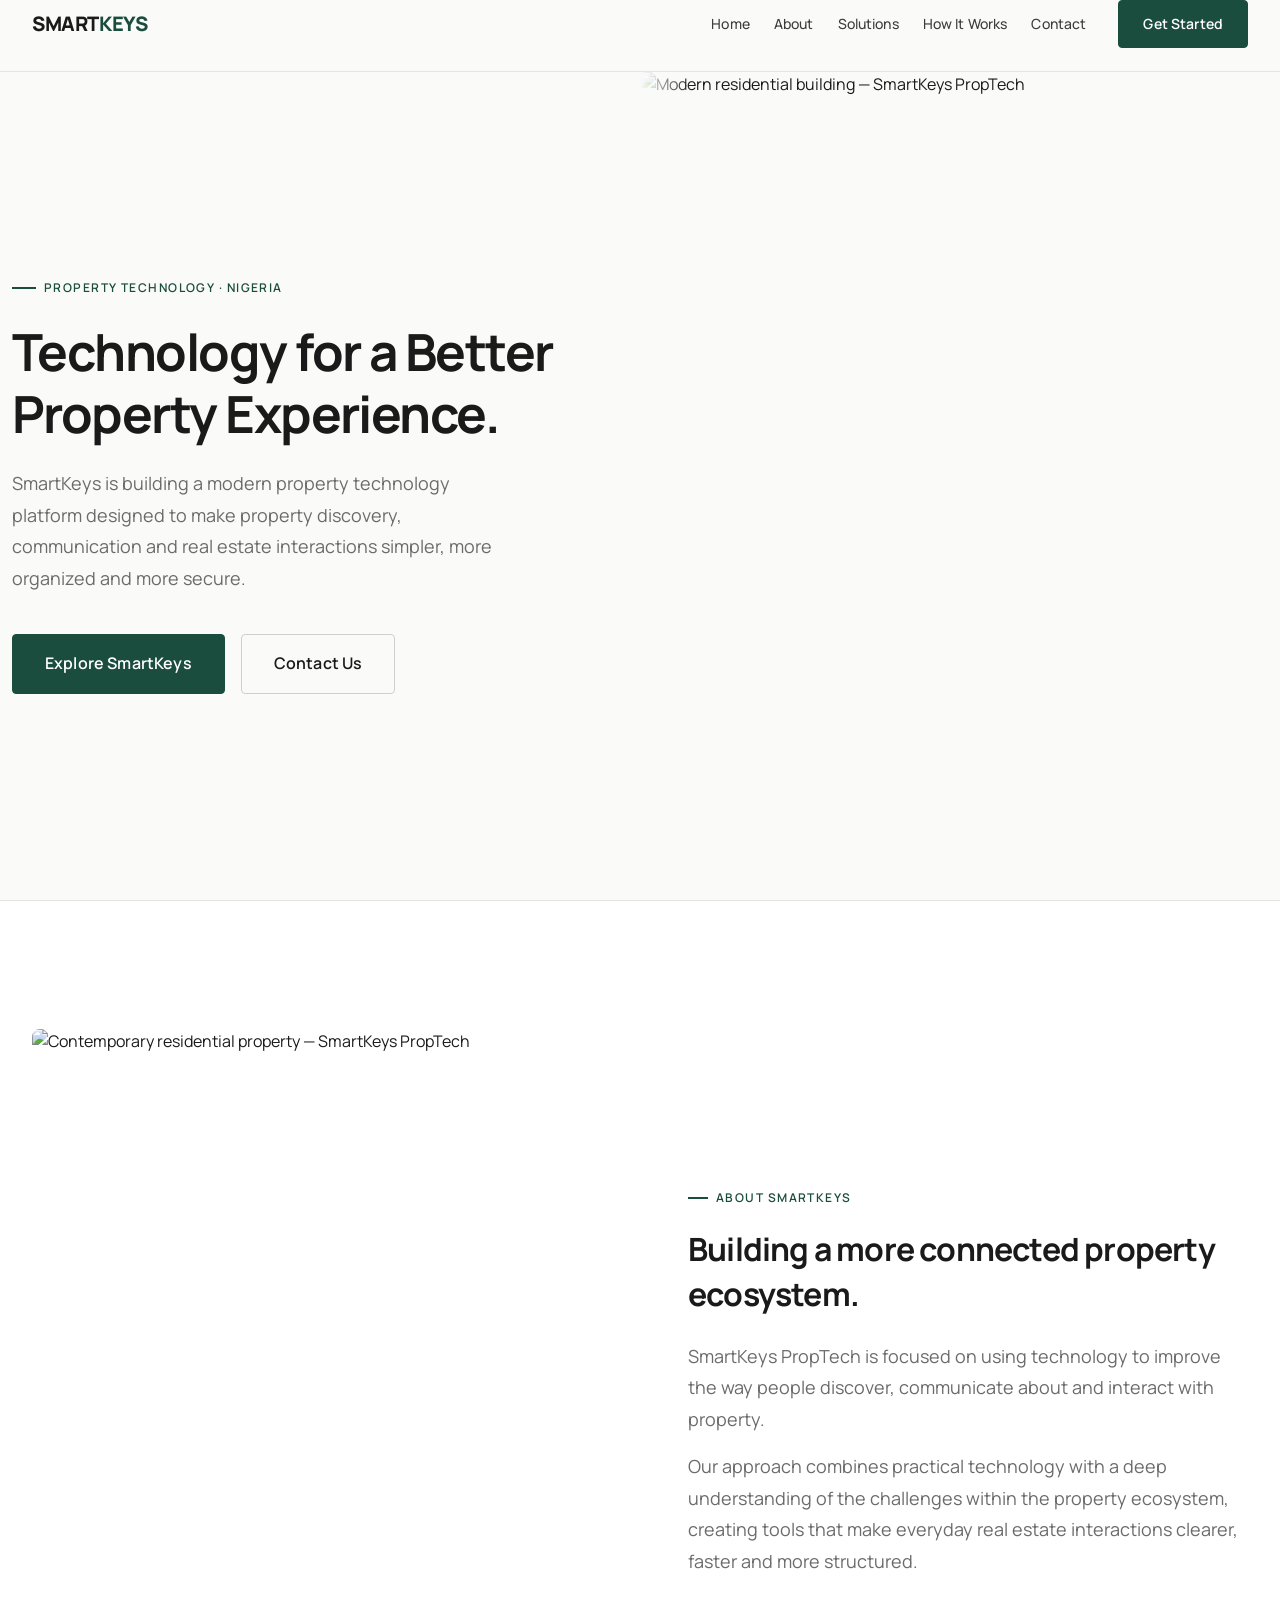
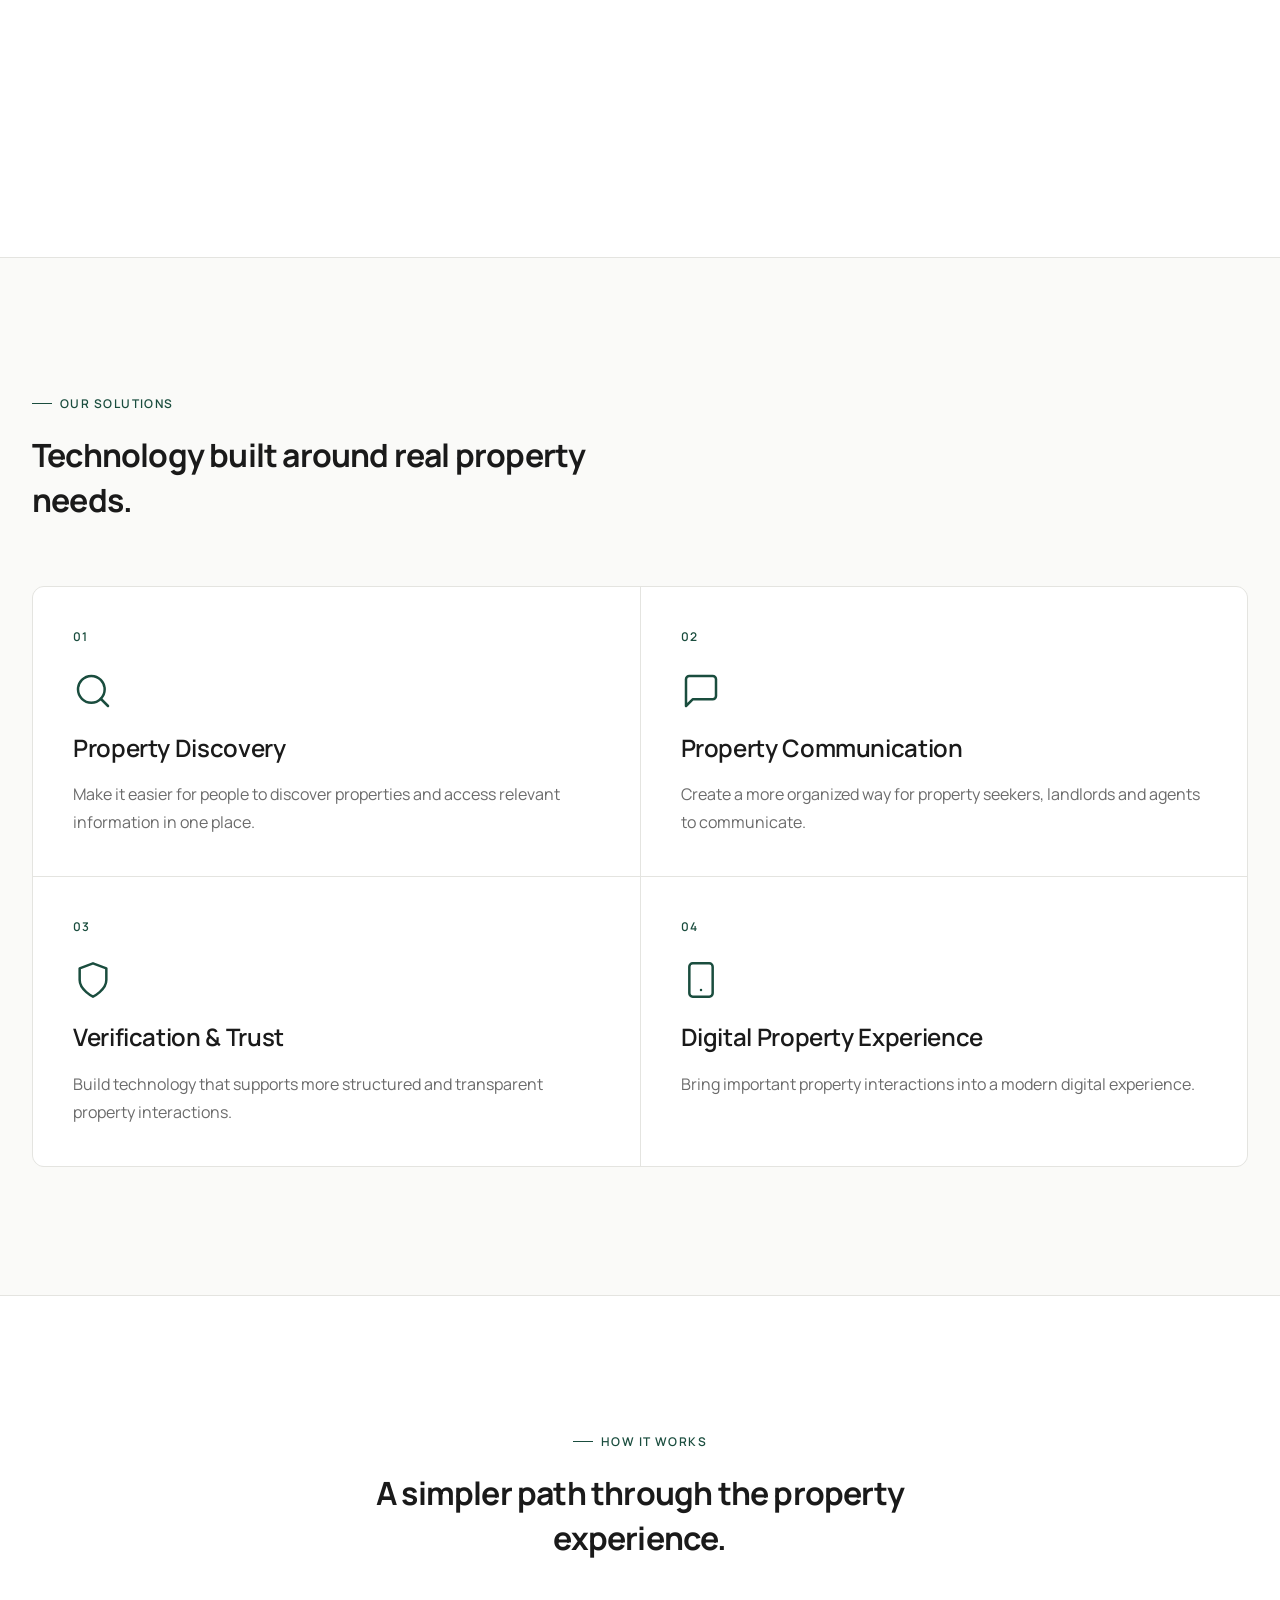
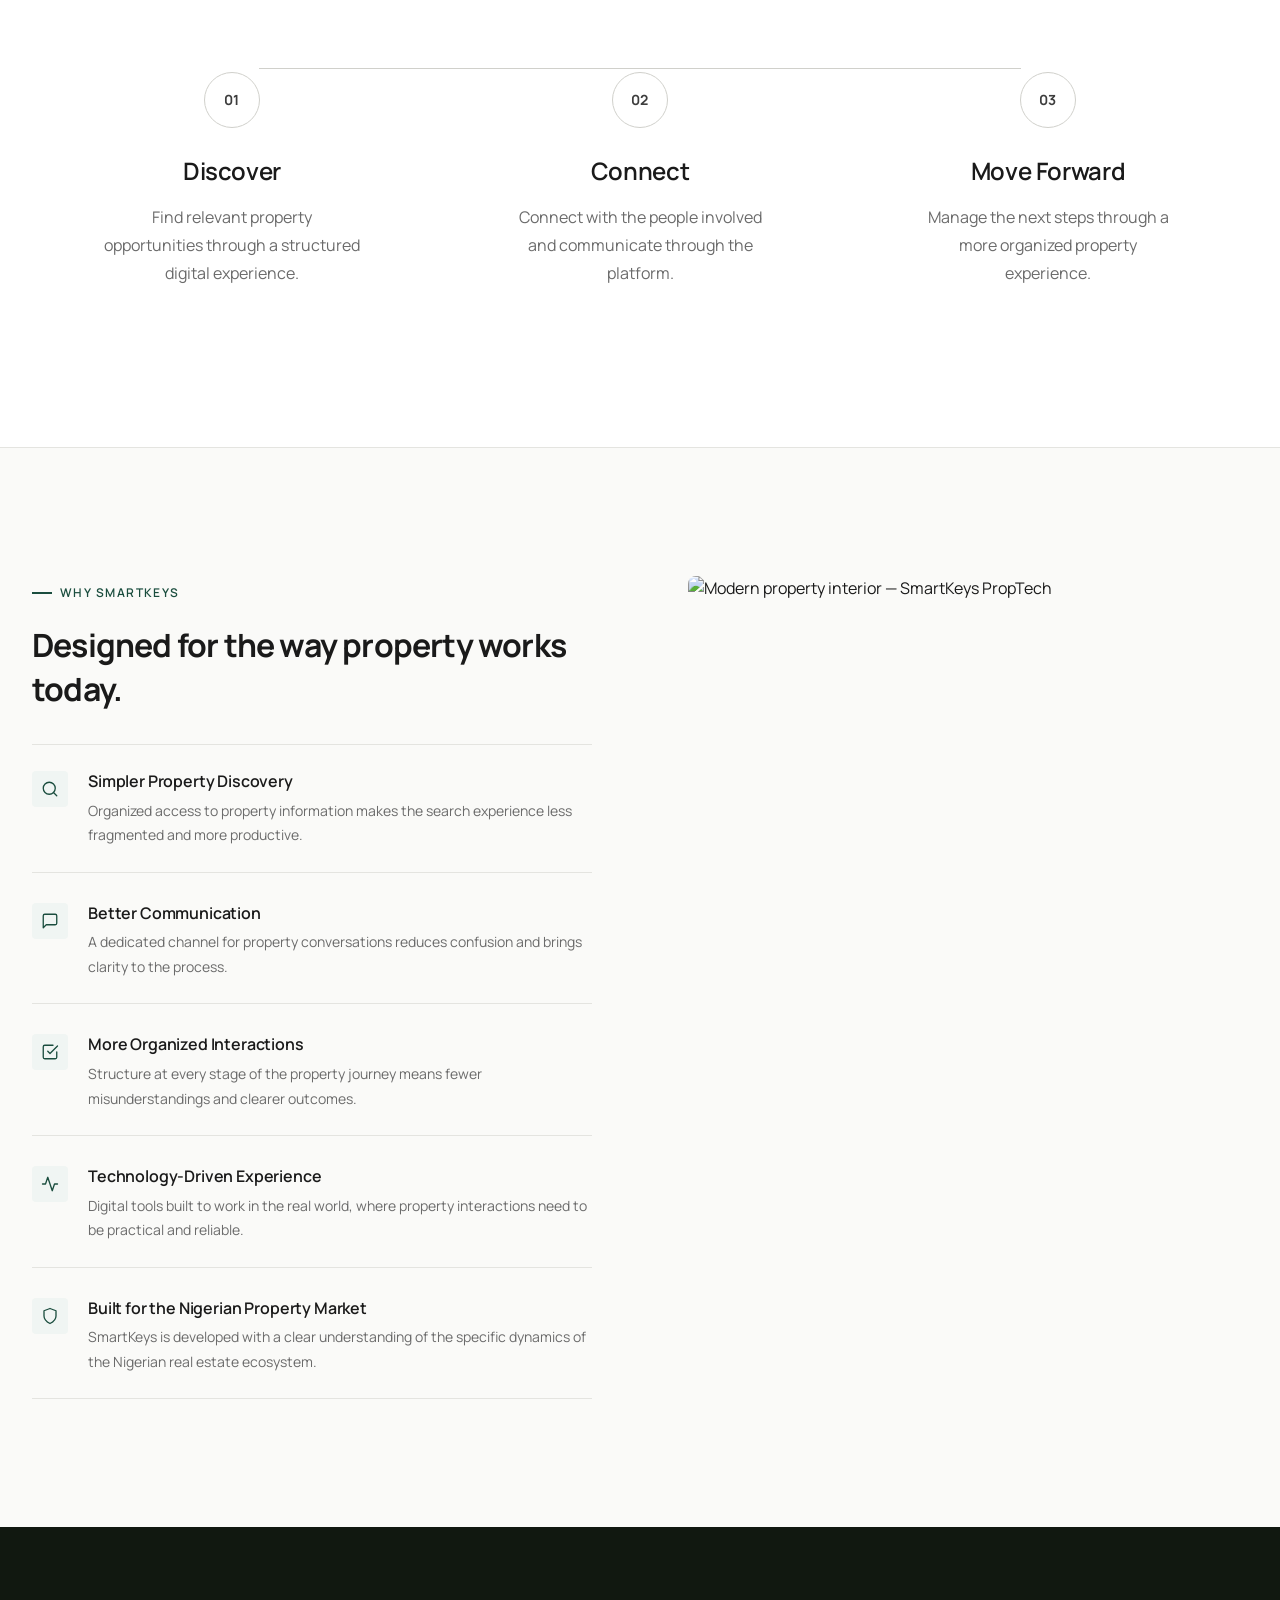
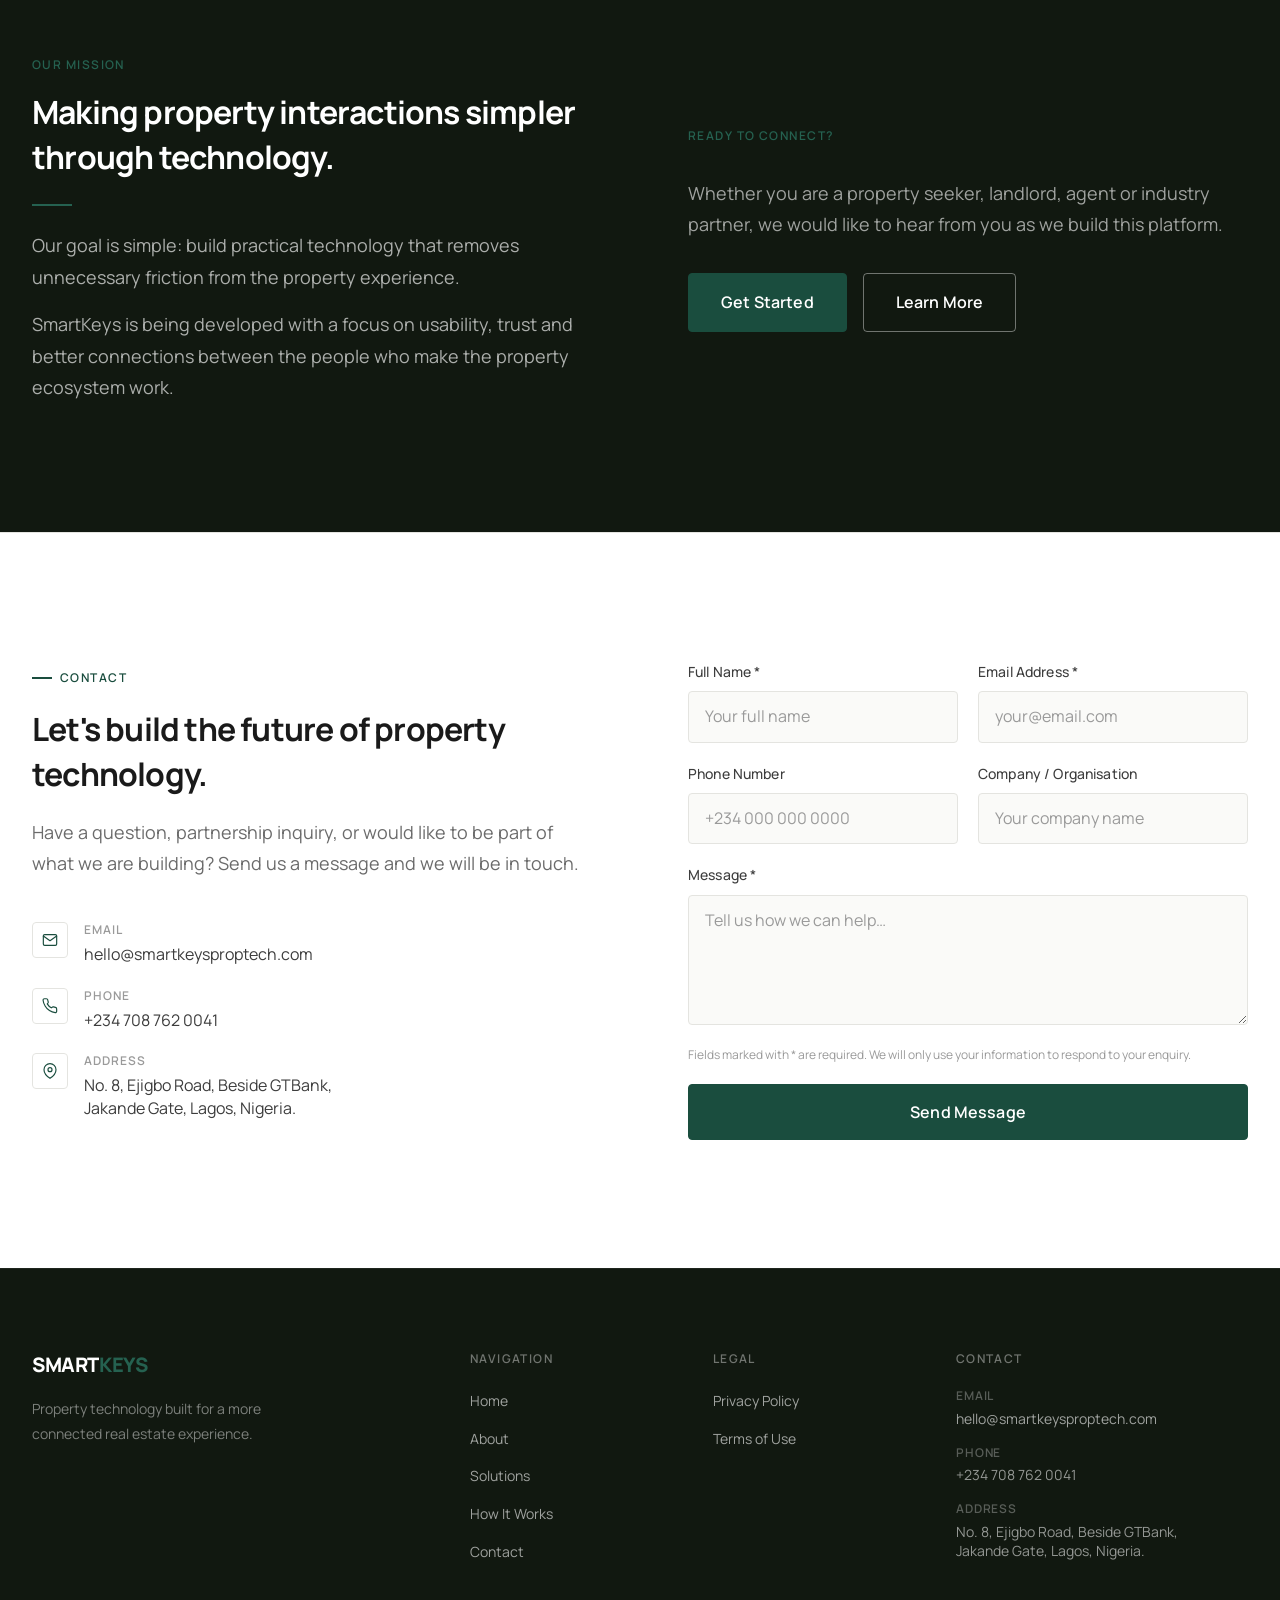
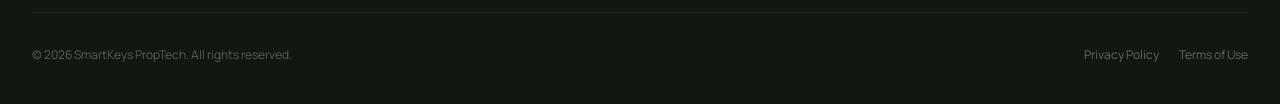
==== commit 2eb62209: "Add real business address and phone number" ====
--- a/index.html
+++ b/index.html
@@ -476,8 +476,7 @@
                 </div>
                 <div>
                   <p class="contact-detail__label">Phone</p>
-                  <!-- Replace with actual company phone -->
-                  <p class="contact-detail__value"><a href="tel:+2340000000000">[INSERT COMPANY PHONE NUMBER]</a></p>
+                  <p class="contact-detail__value"><a href="tel:+2347087620041">+234 708 762 0041</a></p>
                 </div>
               </div>
 
@@ -489,8 +488,7 @@
                 </div>
                 <div>
                   <p class="contact-detail__label">Address</p>
-                  <!-- Replace with actual registered Nigerian business address -->
-                  <p class="contact-detail__value">[INSERT REGISTERED NIGERIAN BUSINESS ADDRESS]</p>
+                  <p class="contact-detail__value">No. 8, Ejigbo Road, Beside GTBank,<br>Jakande Gate, Lagos, Nigeria.</p>
                 </div>
               </div>
 
@@ -627,13 +625,11 @@
             </div>
             <div class="footer__contact-item">
               <strong>Phone</strong>
-              <!-- Replace with actual phone -->
-              [INSERT COMPANY PHONE NUMBER]
+              +234 708 762 0041
             </div>
             <div class="footer__contact-item">
               <strong>Address</strong>
-              <!-- Replace with registered Nigerian business address -->
-              [INSERT REGISTERED NIGERIAN BUSINESS ADDRESS]
+              No. 8, Ejigbo Road, Beside GTBank,<br>Jakande Gate, Lagos, Nigeria.
             </div>
           </div>
         </div>
